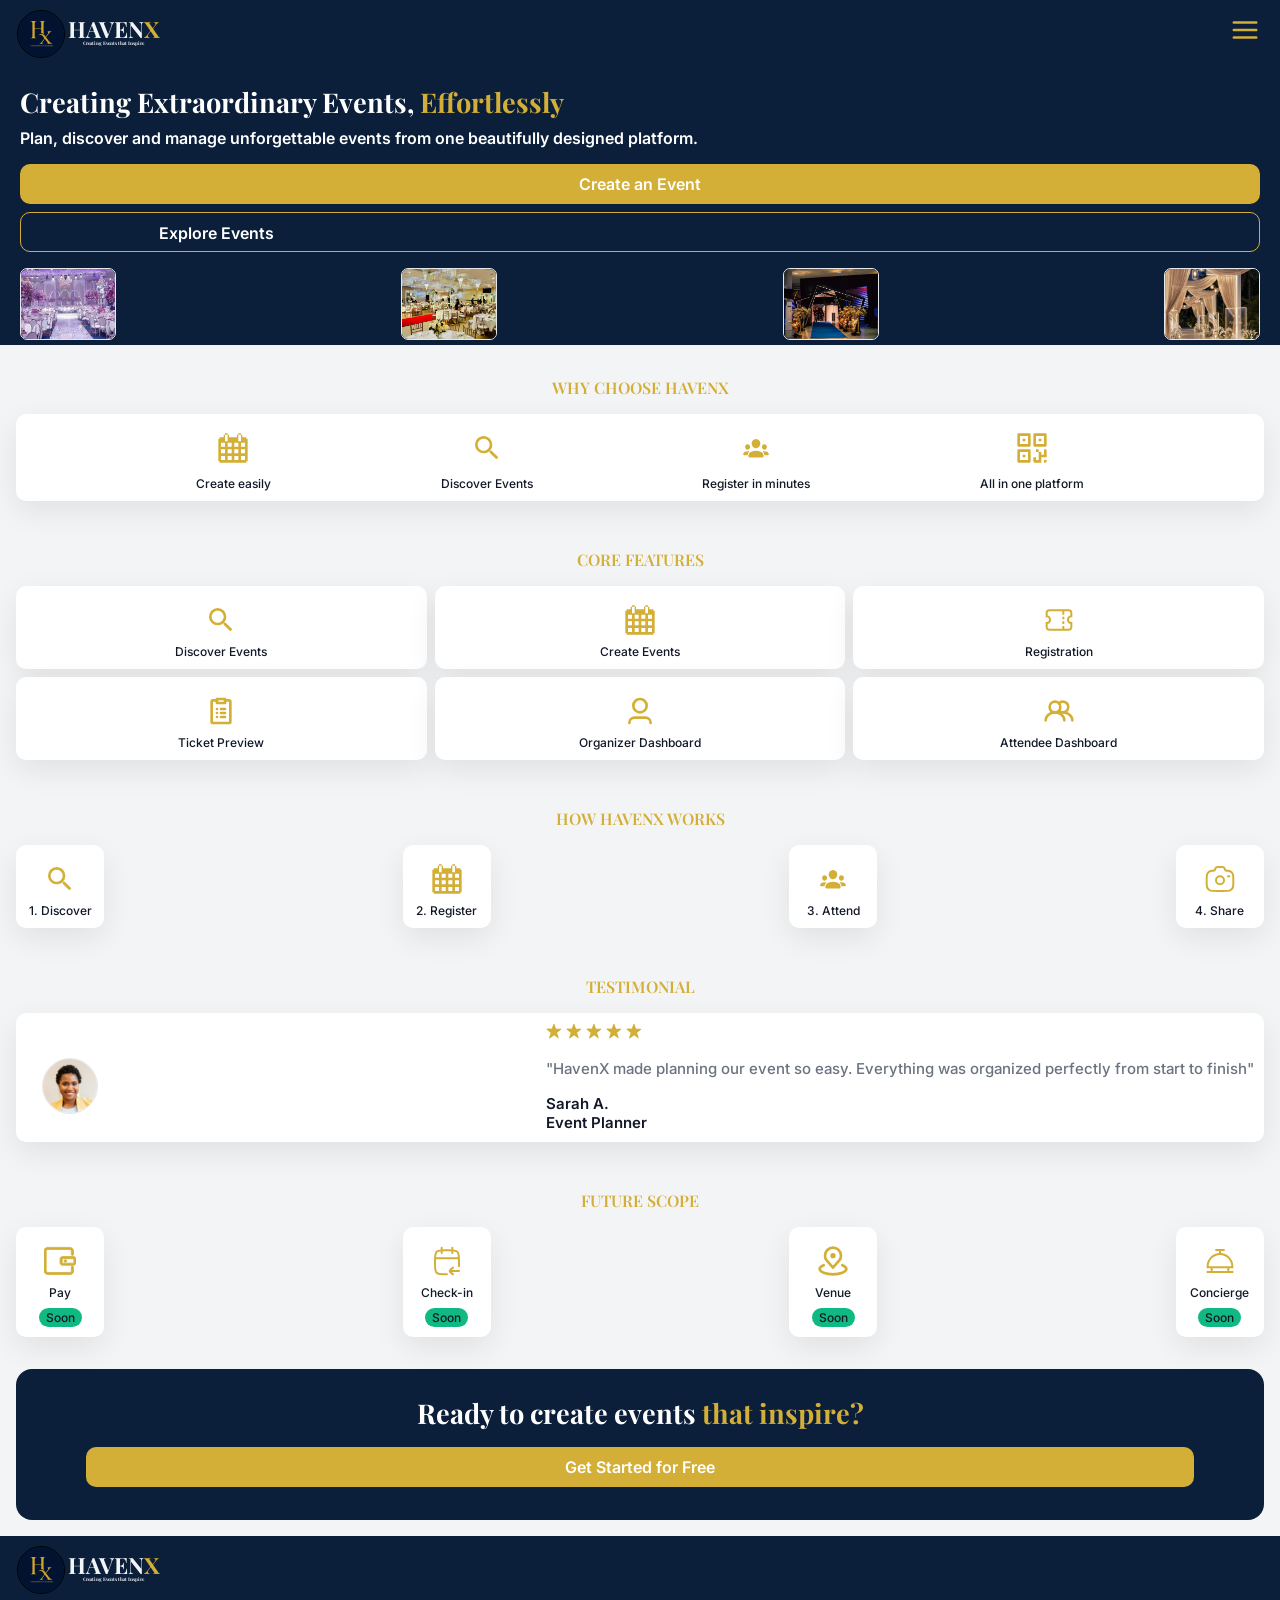
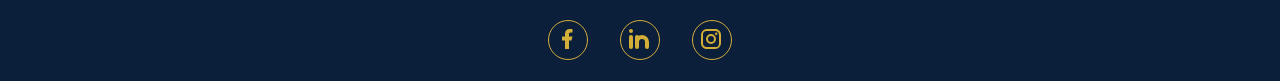
==== index.html @ 70d24247 "update index.html" ====
<!DOCTYPE html>
<html>

<head>
  <meta charset="UTF-8">
  <meta name="viewport" content="width=device-width, initial-scale=1">
  <title> HavenX homepage</title>
  <link rel="stylesheet" href="./styles.css" type="text/css" />
</head>

<body>
  <div class="hero">
    <nav>
      <div class="head">
        <img src="./assets/logo.png" alt="Logo design" />
        <div class="name">
          <h2>HAVEN<span>X</span></h2>
          <h5>Creating Events that Inspire</h5>
        </div>
      </div>
      <div class="bar">
        <img src="./assets/fluent--navigation-24-filled_gold.svg" alt="Nav. bar" width="30px" />
      </div>
    </nav>
    
    <h1 class="header">Creating Extraordinary Events, <span> Effortlessly</span></h1>
    <h3>Plan, discover and manage unforgettable events from one beautifully designed platform.</h3>
    <a href="event-details.html" class="container1-link">
      <div class="container1">
        <h3 class="create">Create an Event</h3>
      </div>
    </a>
    <div class="container2">
      <h3 class="explore">Explore Events</h3>
    </div>
    <div class="images">
      <img src="./assets/image1.jpg" alt="Concert image" />
      <img src="./assets/image2.jpg" alt="Reception image" />
      <img src="./assets/image3.jpg" alt="Seminar image" />
      <img src="./assets/image4.jpg" alt="Conference image" />
    </div>
  </div>
  
  <section>
    <h3 class="heading">WHY CHOOSE HAVENX</h3>
    <div class="card1">
      <div>
        <img src="./assets/download_gold.svg" alt="">
        <p>Create easily</p>
      </div>
      <div>
        <img src="./assets/download-1_gold.svg" alt="" />
        <p>Discover Events</p>
      </div>
      <div>
        <img src="./assets/download-2_gold.svg" alt="" />
        <p>Register in minutes</p>
      </div>
      <div>
        <img src="./assets/download-3_gold.svg" alt="" />
        <p>All in one platform</p>
      </div>
    </div>
  </section>
  
  <section>
    <h3 class="heading">CORE FEATURES</h3>
    <div class="card2">
      <div>
        <img src="./assets/download-1_gold.svg" alt="" />
        <p>Discover Events</p>
      </div>
      <div>
        <img src="./assets/download_gold.svg" alt="">
        <p>Create Events</p>
      </div>
      <div>
        <img src="./assets/download-4_gold.svg" alt="" />
        <p>Registration</p>
      </div>
      <div>
        <img src="./assets/download-5_gold.svg" alt="" />
        <p>Ticket Preview</p>
      </div>
      <div>
        <img src="./assets/download-6_gold.svg" alt="" />
        <p>Organizer Dashboard</p>
      </div>
      <div>
        <img src="./assets/download-7_gold.svg" alt="" />
        <p>Attendee Dashboard</p>
      </div>
    </div>
  </section>
  
  <section>
    <h3 class="heading">HOW HAVENX WORKS</h3>
    <div class="card3">
      <div>
        <img src="./assets/download-1_gold.svg" alt="" />
        <p>1. Discover</p>
      </div>
      <div>
        <img src="./assets/download_gold.svg" alt="">
        <p>2. Register</p>
      </div>
      <div>
        <img src="./assets/download-2_gold.svg" alt="" />
        <p>3. Attend</p>
      </div>
      <div>
        <img src="./assets/download-9.svg" alt="">
        <p>4. Share</p>
      </div>
    </div>
  </section>
  
  <section>
    <h3 class="heading">TESTIMONIAL</h3>
    <div class="card4">
      <img src="./assets/portrait.jpg" alt="">
      <div>
        <div class="stars">
          <img src="./assets/download-10.svg" alt="" />
          <img src="./assets/download-10.svg" alt="" />
          <img src="./assets/download-10.svg" alt="" />
          <img src="./assets/download-10.svg" alt="" />
          <img src="./assets/download-10.svg" alt="" />
        </div>
        <div class="write-up">
          <p>"HavenX made planning our event so easy. Everything was organized perfectly from start to finish"</p>
          <div>
            <p class="names">Sarah A.</p>
            <p class="names">Event Planner</p>
          </div>
        </div>
      </div>
    </div>
  </section>
  
  <section>
    <h3 class="heading">FUTURE SCOPE</h3>
    <div class="card3">
      <div>
        <img src="./assets/pay.svg" alt="" />
        <p>Pay</p>
        <div class="soon">
          <p>Soon</p>
        </div>
      </div>
      <div>
        <img src="./assets/check-in.svg" alt="">
        <p>Check-in</p>
        <div class="soon">
          <p>Soon</p>
        </div>
      </div>
      <div>
        <img src="./assets/venue.svg" alt="" />
        <p>Venue</p>
        <div class="soon">
          <p>Soon</p>
        </div>
      </div>
      <div>
        <img src="./assets/concierge.svg" alt="">
        <p>Concierge</p>
        <div class="soon">
          <p>Soon</p>
        </div>
      </div>
    </div>
  </section>
  
  <section>
    <div class="start">
      <h1 class="header">
        Ready to create events <span>that inspire?</span>
      </h1>
      <a href="event-details.html" class="container1-link">
        <div class="container1">
          <h3 class="create">
            Get Started for Free
          </h3>
        </div>
      </a>
    </div>
  </section>
  
  <footer>
    <div class="hero">
      <div class="bottom">
        <div class="head">
          <img src="./assets/logo.png" alt="Logo design" />
          <div class="name">
            <h2>HAVEN<span>X</span></h2>
            <h5>Creating Events that Inspire</h5>
          </div>
        </div>
      </div>
      <div class="social">
          <div>
            <img src="./assets/facebook.svg" alt="Facebook">
          </div>
          <div>
            <img src="./assets/linkedin.svg" alt="Linkedin" />
          </div>
          <div>
            <img src="../assets/instagram.svg" alt="Instagram" />
          </div>
        </div>
    </div>
  </footer>
  
</body>

</html>
---- styles.css ----
@import url('https://fonts.googleapis.com/css2?family=Inter:ital,opsz,wght@0,14..32,100..900;1,14..32,100..900&family=Playfair+Display:ital,wght@0,400..900;1,400..900&display=swap');

* {
  margin: 0;
  padding: 0;
  box-sizing: border-box;
}

body {
  background: #F3F4F6;
  width: 100vw;
}

.hero {
  background: #0B1F3A;
  width: 100vw;
  position: relative;
  padding: 20px 20px 5px 20px;
}

nav, .bottom{
  display: flex;
  flex-direction: row;
  justify-content: space-between;
}

nav>.head, .bottom>.head {
  display: inline-block;
  display: flex;
  flex-direction: row;
}

.head>img {
  display: inline-block;
  height: 3rem;
  width: auto;
  border: solid 1px;
  border-radius: 50%;
  position: relative;
  left: -0.2rem;
  top: -0.6rem;
}

.bar {
  position: relative;
  top: -0.3rem;
}

h2{
  color: #F3F4F6;
  font-family: "Playfair Display", serif;
  font-size: 1.4rem;
}

h5 {
  font-family: "Playfair Display", serif;
  font-size: 0.3rem;
  color: #F3F4F6;
 
}
.name {
  display: inline-block;
  display: flex;
  flex-direction: column;
  gap: 0.4rem;
  line-height: 0.5rem;
  text-align: center;
  position: relative;
  top: 0.3rem;
  left: 0;
}

span {
  color: #D4AF37;
}

h1 {
  color: #FFFFFF;
  font-family: "Playfair Display", serif;
  margin: 1rem 0 0.5rem 0;
  font-weight: 700;
  font-size: 1.7rem;
}

h1>span {
  color: #D4AF37;
}

h3 {
  font-family: "Inter", serif;
  font-size: 1rem;
  color: #FFFFFF;
  font-weight: 600;
}

.container1 {
  margin: 1rem 0 0.5rem 0;
  border-radius: 10px;
  width: 100%;
  height: 2.5rem;
  background: #D4AF37;
  text-align: center;
}

.create {
  position: relative;
  top: 0.6rem;
}

.container2 {
  border-radius: 10px;
  border: solid  #D4AF37 0.1rem;
  width: 100%;
  height: 2.5rem;
  position: relative;
  margin-bottom: 1rem;
}

.explore {
  position: absolute;
  top: 0.6rem;
  left: 8.6rem;
}

.images {
  display: flex;
  flex-direction: row;
  justify-content: space-between;
}

.images>img, .card4>img {
  display: inline-block;
  width: 6rem;
  height: 4.5rem;
  border: solid  #E5E7EB 1px;
  border-radius: 7px;
  object-fit: cover;
}

section {
  padding: 1rem;
}

.heading {
  text-align: center;
  color: #D4AF37;
  margin: 1rem;
  font-family: "Playfair display", serif;
  font-weight: 600;
}

.card1, .card4 {
  background: #FFFFFF;
  padding: 10px;
  display: flex;
  flex-direction: row;
  justify-content: space-evenly;
  border-radius: 10px;
  text-align: center;
  box-shadow: 0 10px 30px rgba(0,0,0,0.08);
}

.card1 img, .card2 img, .card3 img {
  display: inline-block;
  width: 2rem;
  height: auto;
  margin: 0.5rem 0;
}

p {
  font-family: "Inter", serif;
  font-size: 12px;
  font-weight: 500;
  color:  #111827;
}

.card2>div, .card3>div {
  background: #FFFFFF;
  border-radius: 10px;
  padding: 10px 7px;
  display: flex;
  flex-direction: column;
  justify-content: space-between;
  align-items: center;
  box-shadow: 0 10px 30px rgba(0,0,0,0.08);
}

.card2 {
  display: grid;
  grid-template-columns: repeat(3, 1fr);
 grid-template-rows: repeat(2, 1fr);
  gap: 0.5rem;
  text-align: center;
}

.card3, .card4 {
  display: flex;
  flex-direction: row;
  justify-content: space-between;
  text-align: center; 
}

.card3>div {
  width: 5.5rem;
}

.card4 {
  text-align: left;
}

.card4>img {
  border-radius: 100%;
  width: 3.5rem;
  height: 3.5rem;
  margin: 1rem;
  position: relative ;
  top: 1.2rem;
}

.write-up>p {
  margin: 1rem 0;
}

.write-up p {
  color: #6B7280;
  font-size: 15px;
}

.write-up .names {
  color: #111827;
  font-weight: 600;
}

.soon {
  background: #10B981;
  padding: 2px 7px;
  border-radius: 10px;
  margin-top: 0.5rem;
}

.start {
  background: #0B1F3A;
  padding: 10px 70px 25px 70px;
  border-radius: 1rem;
  text-align: center;
  font-size: 1rem;
}

.social {
  display: flex;
  flex-direction: row;
  justify-content: center;
}

.social>div {
  border: 0.1rem solid #D4AF37;
  border-radius: 50%;
  width: 2.5rem;
  height: 2.5rem;
  padding: 4px;
  margin: 1rem;
}

.social img {
  width: 1.5rem;
    position: relative;
    top: 0.1rem;
    left: 0.1rem;
}

/* =========================================================
   EVENT CREATION FLOW — ADDED STYLES
   Reuses existing colors, fonts, radius (10px) and shadow
   from the design system above. New component classes are
   used instead of .container1/.container2/.explore because
   those rely on fixed widths/absolute offsets tied to the
   homepage's specific button text and are not reusable
   across the multi-step flow.
   ========================================================= */

.flow-hero {
  padding: 16px 20px;
}

/* Wraps the existing .container1 CTA buttons on index.html in a real <a>
   so "Create an Event" / "Get Started for Free" navigate to the flow. */
.container1-link {
  display: block;
  text-decoration: none;
}

.flow-main {
  max-width: 480px;
  margin: 0 auto;
  padding: 1.75rem 1.25rem 3rem;
}

.flow-title {
  font-family: "Playfair Display", serif;
  font-size: 1.5rem;
  font-weight: 700;
  color: #0B1F3A;
  margin-bottom: 0.4rem;
}

.flow-subtitle {
  font-family: "Inter", serif;
  font-size: 0.85rem;
  font-weight: 500;
  color: #6B7280;
  margin-bottom: 1.75rem;
}

/* Progress indicator */
.progress-steps {
  display: flex;
  align-items: flex-start;
  margin-bottom: 0.5rem;
}

.step {
  display: flex;
  flex-direction: column;
  align-items: center;
  gap: 0.35rem;
  flex: 0 0 auto;
}

.step-circle {
  width: 1.85rem;
  height: 1.85rem;
  border-radius: 50%;
  border: 2px solid #E5E7EB;
  background: #FFFFFF;
  display: flex;
  align-items: center;
  justify-content: center;
  font-family: "Inter", serif;
  font-size: 0.75rem;
  font-weight: 700;
  color: #9CA3AF;
}

.step.active .step-circle,
.step.completed .step-circle {
  border-color: #D4AF37;
  background: #D4AF37;
  color: #0B1F3A;
}

.step-label {
  font-family: "Inter", serif;
  font-size: 0.62rem;
  font-weight: 600;
  color: #9CA3AF;
  white-space: nowrap;
}

.step.active .step-label,
.step.completed .step-label {
  color: #0B1F3A;
}

.step-line {
  flex: 1 1 auto;
  height: 2px;
  background: #E5E7EB;
  margin: 0.9rem 0.25rem 0;
}

.step-line.completed {
  background: #D4AF37;
}

.step-caption {
  font-family: "Inter", serif;
  font-size: 0.75rem;
  color: #6B7280;
  margin-bottom: 2rem;
}

@media (max-width: 420px) {
  .step-label { display: none; }
}

/* Form fields */
.field {
  margin-bottom: 1.25rem;
  display: flex;
  flex-direction: column;
  gap: 0.4rem;
}

.field label {
  font-family: "Inter", serif;
  font-size: 0.85rem;
  font-weight: 600;
  color: #111827;
}

.field input,
.field select,
.field textarea {
  width: 100%;
  padding: 0.75rem 0.9rem;
  border: 1px solid #E5E7EB;
  border-radius: 8px;
  font-family: "Inter", serif;
  font-size: 0.9rem;
  color: #111827;
  background: #FFFFFF;
}

.field textarea {
  min-height: 130px;
  resize: vertical;
}

.field input:focus,
.field select:focus,
.field textarea:focus {
  outline: none;
  border-color: #D4AF37;
  box-shadow: 0 0 0 3px rgba(212, 175, 55, 0.15);
}

.field-hint {
  font-family: "Inter", serif;
  font-size: 0.72rem;
  color: #9CA3AF;
}

.field-error {
  display: none;
  font-family: "Inter", serif;
  font-size: 0.78rem;
  color: #DC2626;
}

.field.has-error input,
.field.has-error select,
.field.has-error textarea {
  border-color: #DC2626;
}

.field.has-error .field-error {
  display: block;
}

.field-row {
  display: flex;
  flex-direction: column;
}

.field-row .field {
  flex: 1;
}

/* Buttons */
.btn {
  display: inline-flex;
  align-items: center;
  justify-content: center;
  width: 100%;
  padding: 0.85rem 1.2rem;
  border-radius: 10px;
  border: none;
  font-family: "Inter", serif;
  font-size: 0.95rem;
  font-weight: 600;
  cursor: pointer;
  text-decoration: none;
  box-sizing: border-box;
}

.btn-primary {
  background: #D4AF37;
  color: #0B1F3A;
}

.btn-primary:hover {
  background: #c39d2e;
}

.btn-outline {
  background: transparent;
  border: 1px solid #D4AF37;
  color: #0B1F3A;
}

.btn-outline:hover {
  background: rgba(212, 175, 55, 0.08);
}

.btn:disabled {
  opacity: 0.5;
  cursor: not-allowed;
}

.btn-row {
  display: flex;
  flex-direction: column-reverse;
  gap: 0.75rem;
  margin-top: 2rem;
}

/* Physical / Online toggle */
.toggle-group {
  display: flex;
  gap: 0.6rem;
  margin-bottom: 1.5rem;
}

.toggle-option {
  flex: 1;
  text-align: center;
  padding: 0.7rem;
  border: 1px solid #E5E7EB;
  border-radius: 8px;
  font-family: "Inter", serif;
  font-size: 0.82rem;
  font-weight: 600;
  color: #6B7280;
  background: #FFFFFF;
  cursor: pointer;
}

.toggle-option.selected {
  border-color: #D4AF37;
  background: rgba(212, 175, 55, 0.1);
  color: #0B1F3A;
}

.hidden-field {
  display: none;
}

/* Banner upload */
.upload-box {
  border: 2px dashed #E5E7EB;
  border-radius: 12px;
  padding: 2.25rem 1rem;
  text-align: center;
  cursor: pointer;
  background: #FFFFFF;
}

.upload-box:hover {
  border-color: #D4AF37;
}

.upload-box .upload-title {
  font-family: "Inter", serif;
  font-size: 0.9rem;
  font-weight: 600;
  color: #111827;
  margin: 0.75rem 0 0.3rem;
}

.upload-box .upload-hint {
  font-family: "Inter", serif;
  font-size: 0.72rem;
  color: #9CA3AF;
}

.upload-icon {
  font-size: 1.6rem;
}

.upload-preview {
  position: relative;
  margin-top: 1rem;
  display: none;
}

.upload-preview.visible {
  display: block;
}

.upload-preview img {
  width: 100%;
  max-height: 280px;
  object-fit: cover;
  border-radius: 12px;
  display: block;
  border: 1px solid #E5E7EB;
}

.upload-preview .remove-btn {
  position: absolute;
  top: 0.6rem;
  right: 0.6rem;
  width: 1.9rem;
  height: 1.9rem;
  border-radius: 50%;
  border: none;
  background: #0B1F3A;
  color: #FFFFFF;
  font-size: 0.95rem;
  cursor: pointer;
}

/* Ticket setup */
.ticket-type-options {
  display: flex;
  gap: 0.75rem;
  margin-bottom: 1.5rem;
}

.ticket-type-card {
  flex: 1;
  border: 1px solid #E5E7EB;
  border-radius: 10px;
  padding: 1rem 0.5rem;
  text-align: center;
  cursor: pointer;
  background: #FFFFFF;
}

.ticket-type-card.selected {
  border-color: #D4AF37;
  box-shadow: 0 4px 14px rgba(212, 175, 55, 0.18);
}

.ticket-type-card p {
  font-weight: 700;
  font-size: 0.85rem;
  color: #111827;
}

.paid-fields {
  display: none;
}

.paid-fields.visible {
  display: block;
}

/* Review page */
.review-banner {
  width: 100%;
  height: 180px;
  object-fit: cover;
  border-radius: 12px;
  margin-bottom: 1.25rem;
  background: #E5E7EB;
  display: block;
}

.review-card {
  background: #FFFFFF;
  border-radius: 12px;
  padding: 1.25rem;
  box-shadow: 0 10px 30px rgba(0, 0, 0, 0.08);
  margin-bottom: 1.5rem;
}

.review-card h2 {
  font-family: "Playfair Display", serif;
  color: #0B1F3A;
  font-size: 1.3rem;
  margin-bottom: 0.3rem;
}

.review-meta {
  font-family: "Inter", serif;
  color: #D4AF37;
  font-size: 0.75rem;
  font-weight: 700;
  text-transform: uppercase;
  letter-spacing: 0.03em;
  margin-bottom: 1rem;
}

.review-description {
  font-family: "Inter", serif;
  color: #374151;
  font-size: 0.85rem;
  line-height: 1.55;
  margin-bottom: 1.1rem;
}

.review-row {
  display: flex;
  justify-content: space-between;
  gap: 1rem;
  padding: 0.6rem 0;
  border-bottom: 1px solid #F3F4F6;
  font-family: "Inter", serif;
  font-size: 0.82rem;
}

.review-row:last-child {
  border-bottom: none;
}

.review-row .label {
  color: #6B7280;
}

.review-row .value {
  color: #111827;
  font-weight: 600;
  text-align: right;
}

.review-edit-link {
  display: block;
  text-align: center;
  font-family: "Inter", serif;
  font-size: 0.78rem;
  color: #6B7280;
  text-decoration: underline;
  margin-top: 0.75rem;
}

/* Success state */
.success-page {
  text-align: center;
  padding: 3.5rem 1.25rem 2rem;
  max-width: 420px;
  margin: 0 auto;
}

.success-icon {
  width: 4.5rem;
  height: 4.5rem;
  border-radius: 50%;
  background: #10B981;
  color: #FFFFFF;
  display: flex;
  align-items: center;
  justify-content: center;
  font-size: 2rem;
  margin: 0 auto 1.5rem;
}

.success-page h1 {
  color: #0B1F3A;
  font-size: 1.4rem;
  margin-bottom: 0.6rem;
}

.success-page p {
  color: #6B7280;
  font-size: 0.85rem;
  margin-bottom: 2rem;
}

.success-page .btn {
  margin-bottom: 0.75rem;
}

.success-page #copyLinkFeedback {
  margin-top: 0.5rem;
  color: #10B981;
  font-weight: 600;
}

/* -------- Tablet -------- */
@media (min-width: 768px) {
  .flow-main {
    max-width: 620px;
    padding: 2.5rem 2rem 4rem;
  }

  .flow-title {
    font-size: 1.9rem;
  }

  .field-row {
    flex-direction: row;
    gap: 1rem;
  }

  .btn-row {
    flex-direction: row;
  }

  .btn-row .btn {
    width: auto;
    flex: 1;
  }

  .review-banner {
    height: 260px;
  }
}

/* -------- Desktop -------- */
@media (min-width: 1024px) {
  .flow-main {
    max-width: 760px;
  }

  .review-banner {
    height: 320px;
  }
}
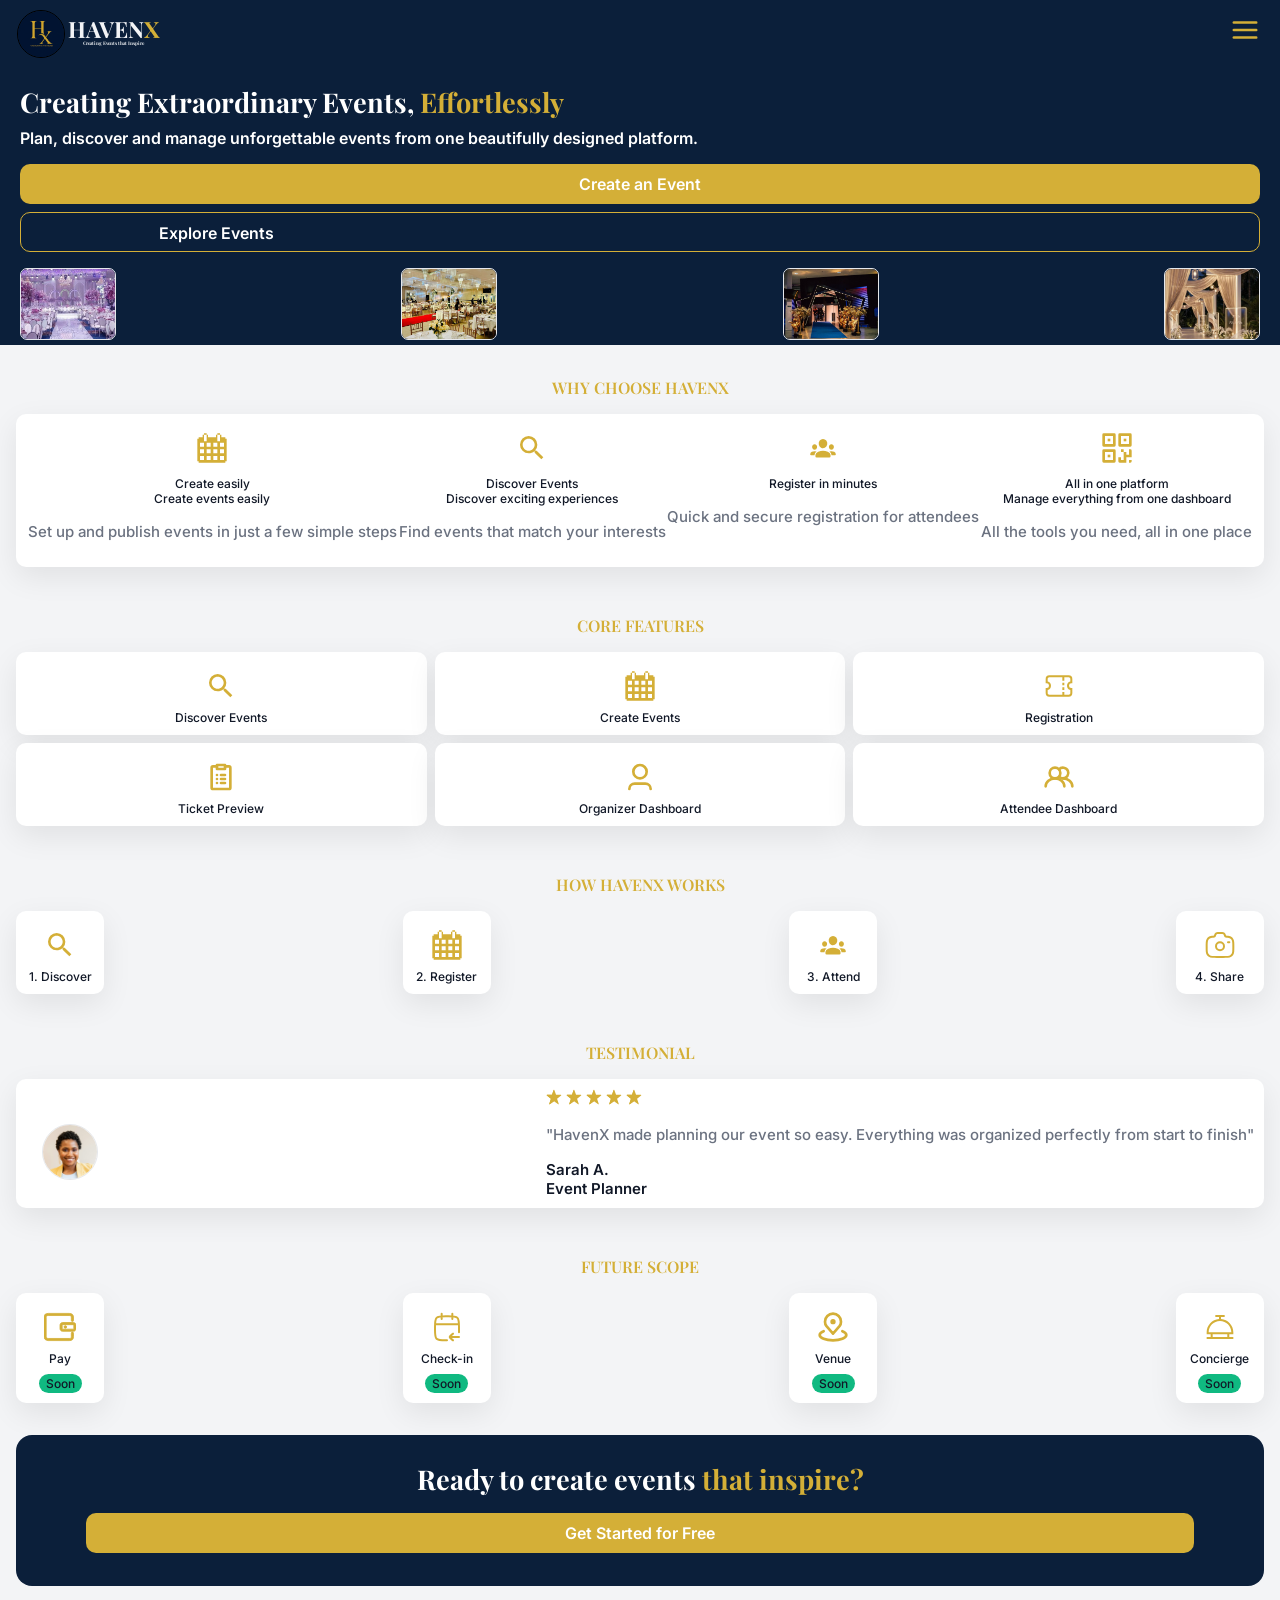
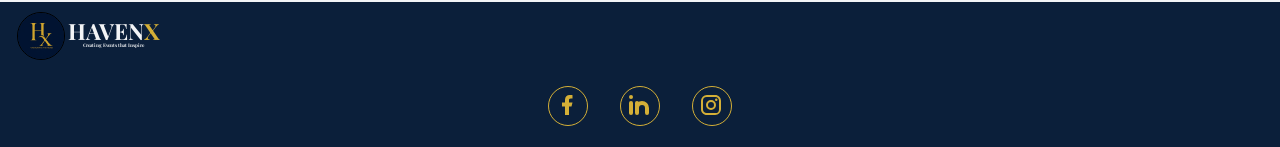
==== commit 7b5d7ab4: "update index.html" ====
--- a/index.html
+++ b/index.html
@@ -46,19 +46,40 @@
     <div class="card1">
       <div>
         <img src="./assets/download_gold.svg" alt="">
-        <p>Create easily</p>
+        <p class="hide2">Create easily</p>
+        <div class="hide">
+          <p>Create events easily</p>
+        </div>
+        <div class="write-up hide">
+          <p>Set up and publish events in just a few simple steps</p>
+        </div>
       </div>
       <div>
         <img src="./assets/download-1_gold.svg" alt="" />
-        <p>Discover Events</p>
+        <p class="hide2">Discover Events</p>
+        <div class="hide">
+          <p>Discover exciting experiences </p>
+        </div>
+        <div class="write-up hide">
+          <p>Find events that match your interests</p>
+        </div>
       </div>
       <div>
         <img src="./assets/download-2_gold.svg" alt="" />
         <p>Register in minutes</p>
+        <div class="write-up hide">
+          <p>Quick and secure registration for attendees</p>
+        </div>
       </div>
       <div>
         <img src="./assets/download-3_gold.svg" alt="" />
-        <p>All in one platform</p>
+        <p class="hide2">All in one platform</p>
+        <div class="hide">
+          <p>Manage everything from one dashboard </p>
+        </div>
+        <div class="write-up hide">
+          <p>All the tools you need, all in one place</p>
+        </div>
       </div>
     </div>
   </section>
@@ -206,7 +227,7 @@
             <img src="./assets/linkedin.svg" alt="Linkedin" />
           </div>
           <div>
-            <img src="../assets/instagram.svg" alt="Instagram" />
+            <img src="./assets/instagram.svg" alt="Instagram" />
           </div>
         </div>
     </div>
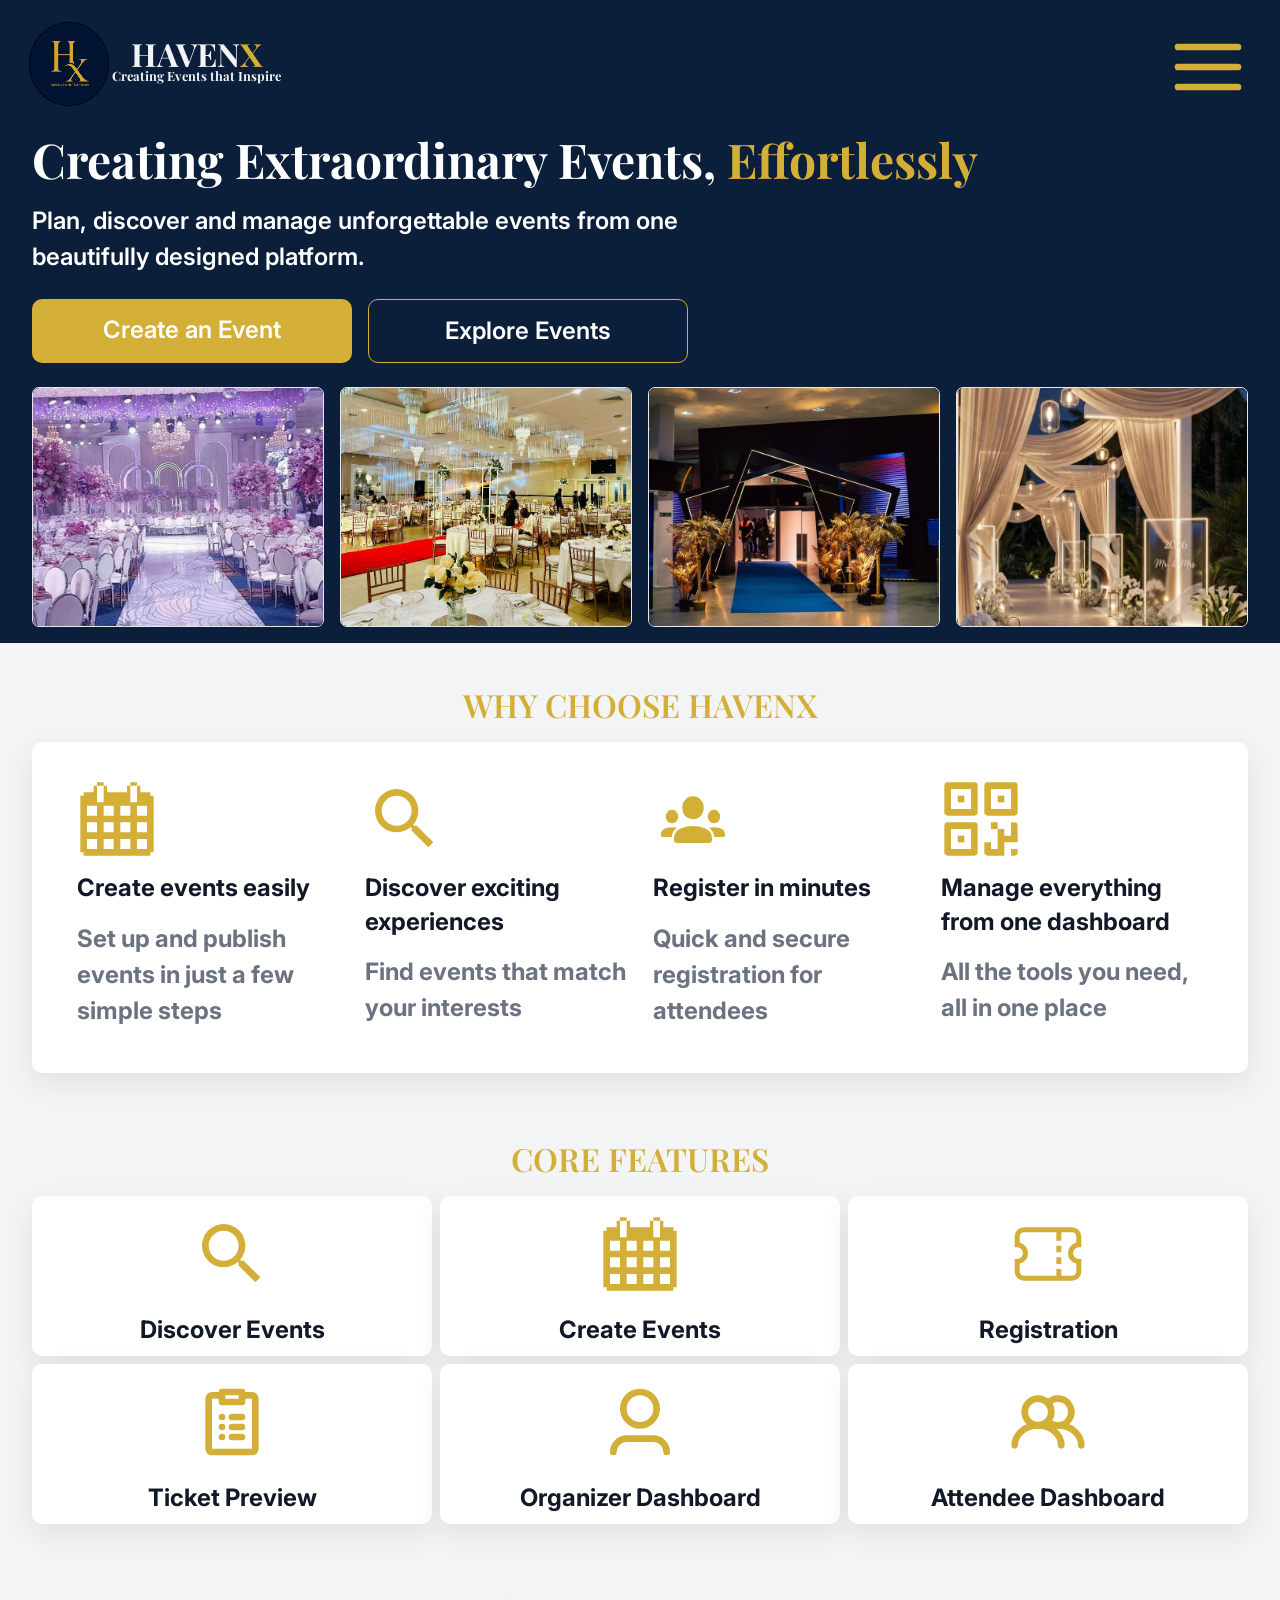
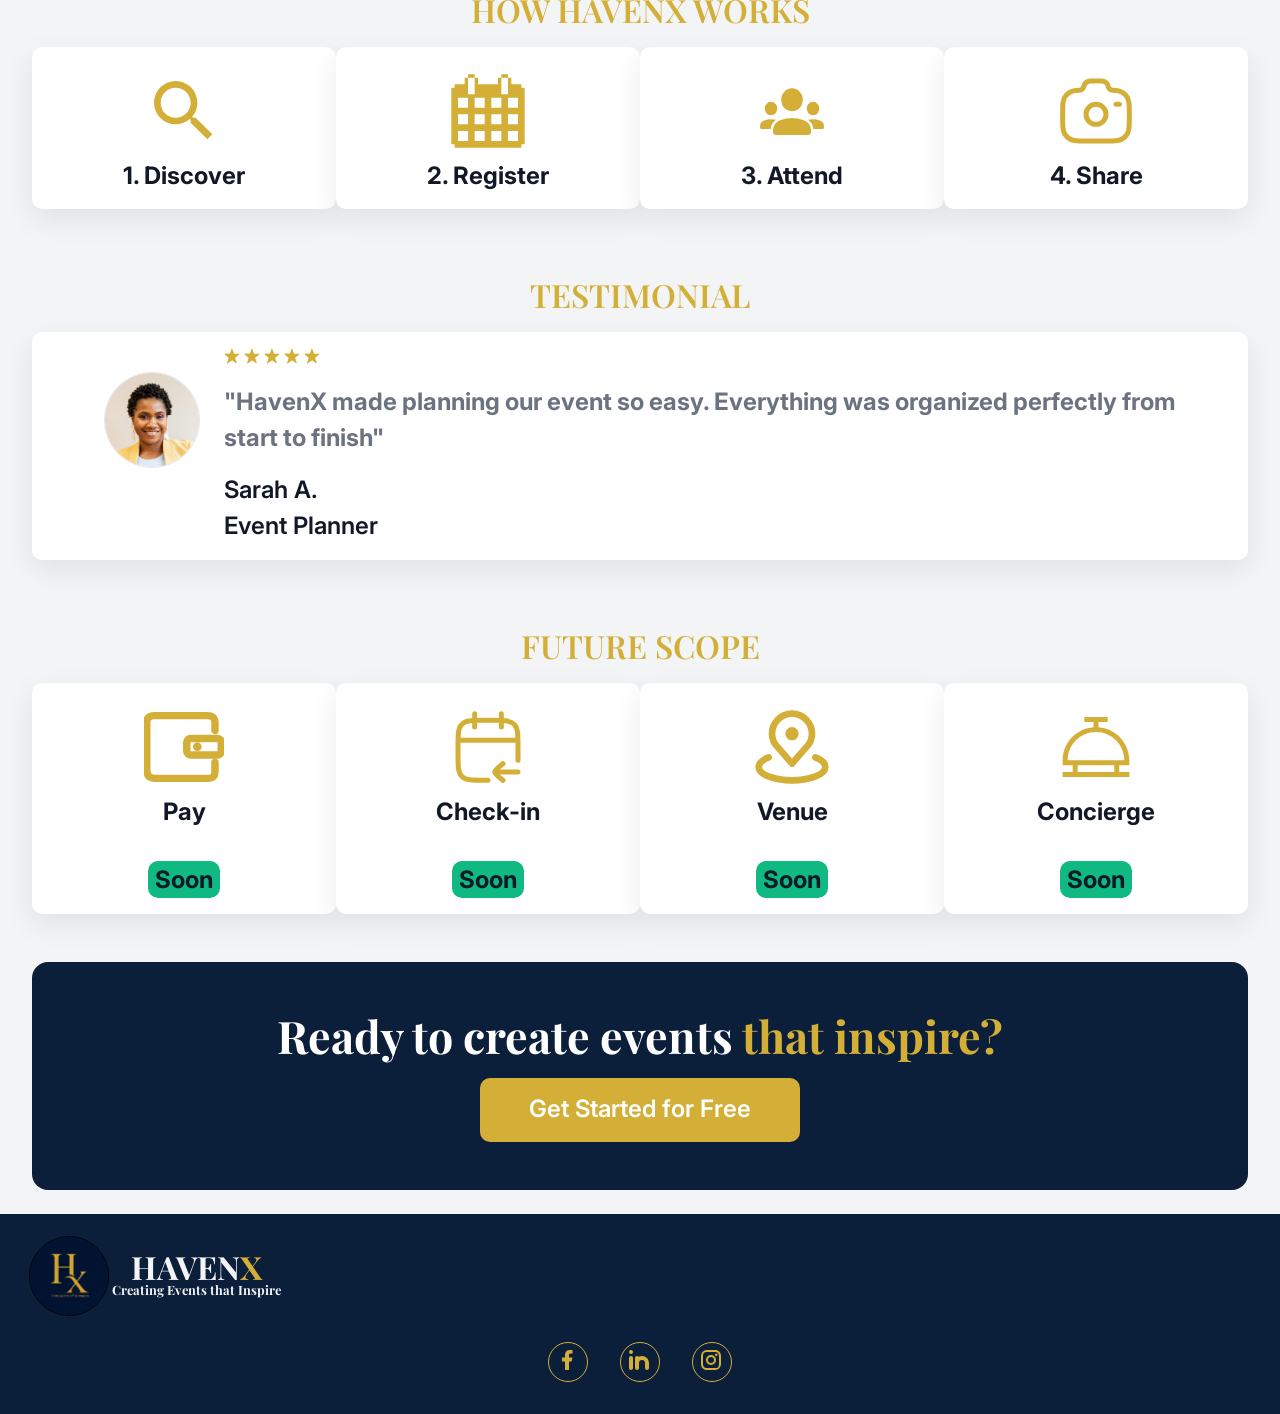
==== commit 2ab9a1f3: "update" ====
--- a/index.html
+++ b/index.html
@@ -26,13 +26,16 @@
     <h1 class="header">Creating Extraordinary Events, <span> Effortlessly</span></h1>
     <h3>Plan, discover and manage unforgettable events from one beautifully designed platform.</h3>
     <a href="event-details.html" class="container1-link">
-      <div class="container1">
+      <div class="create-explore">
+        <div class="container1">
         <h3 class="create">Create an Event</h3>
       </div>
     </a>
     <div class="container2">
       <h3 class="explore">Explore Events</h3>
-    </div>
+    </div> 
+      </div>
+     
     <div class="images">
       <img src="./assets/image1.jpg" alt="Concert image" />
       <img src="./assets/image2.jpg" alt="Reception image" />
--- a/styles.css
+++ b/styles.css
@@ -67,7 +67,6 @@
   text-align: center;
   position: relative;
   top: 0.3rem;
-  left: 0;
 }
 
 span {
@@ -114,12 +113,12 @@
   height: 2.5rem;
   position: relative;
   margin-bottom: 1rem;
+  text-align: center;
 }
 
 .explore {
-  position: absolute;
+  position: relative;
   top: 0.6rem;
-  left: 8.6rem;
 }
 
 .images {
@@ -154,10 +153,18 @@
   padding: 10px;
   display: flex;
   flex-direction: row;
-  justify-content: space-evenly;
+  justify-content: space-between;
   border-radius: 10px;
   text-align: center;
   box-shadow: 0 10px 30px rgba(0,0,0,0.08);
+}
+
+.hide {
+  display: none;
+}
+
+.hide2 {
+  display: inline-block;
 }
 
 .card1 img, .card2 img, .card3 img {
@@ -169,7 +176,7 @@
 
 p {
   font-family: "Inter", serif;
-  font-size: 12px;
+  font-size: 14px;
   font-weight: 500;
   color:  #111827;
 }
@@ -758,7 +765,176 @@
 }
 
 /* -------- Tablet -------- */
-@media (min-width: 768px) {
+@media screen and (min-width: 768px) {
+  
+  .hero {
+    padding: 2rem 2rem 1rem 2rem;
+  }
+  
+  .head>img, .bar img {
+    width: 5rem;
+   height: auto;
+  }
+  .name {
+    top: 1.1rem;
+  }
+
+  .name h2 {
+    font-size: 2rem;
+  }
+
+  .name h5 {
+    font-size: 0.8rem;
+    position: relative;
+    top: 0.5rem;
+  }
+
+
+  h1 {
+    font-size: 3rem;
+    line-height: 1.15;
+    margin: 1rem 0 1rem;
+  }
+
+  .hero > h3 {
+    font-size: 1.5rem;
+    line-height: 1.5;
+    max-width: 45rem;
+  }
+  
+  .create-explore {
+    display: flex;
+    flex-direction: row;
+  }
+
+  .container1, .container2 {
+    display: inline-block;
+    width: 20rem;
+    height: 4rem;
+    margin-top: 1.5rem;
+  }
+
+  .container1 {
+    margin-right: 1rem;
+  }
+
+  .create, .explore {
+    text-align: center;
+    padding-top: 0.4rem;
+    font-size: 1.5rem;
+  }
+
+
+  .images {
+    margin-top: 0.5rem;
+  }
+
+  .images > img {
+    width: 24%;
+    height: 15rem;
+  }
+
+
+  section {
+    padding: 1.5rem 2rem;
+  }
+
+  .heading {
+    font-size: 2rem;
+  }
+
+  .card1 {
+    display: grid;
+    grid-template-columns: repeat(4, 1fr);
+    padding: 1rem 2rem;
+    text-align: left;
+  }
+  
+  .hide {
+    display: inline-block;
+  }
+  
+  .hide2  {
+    display: none;
+  }
+
+  .card1 > div {
+    padding: 0.8rem;
+    max-width: 20rem;
+  }
+
+  .card1 img, .card2 img, .card3 img {
+    width: 5rem;
+    height: auto;
+  }
+
+  .card1 p, .card2 p, .card3 p, .card4 p {
+    font-size: 1.5rem;
+    line-height: 1.4;
+    font-weight: 700;
+  }
+
+  .card2 > div {
+    min-height: 10rem;
+  }
+
+
+  .card3 > div {
+    width: 25rem;
+    min-height: 10rem;
+    padding: 1rem;
+  }
+
+  .card4 {
+    width: 100%;
+    padding: 1rem 3rem;
+    justify-content: center;
+  }
+
+  .card4 > img {
+    width: 6rem;
+    height: 6rem;
+    margin: 1.5rem;
+    top: 0;
+  }
+
+  .write-up p {
+    font-size: 1.5rem;
+    line-height: 1.5;
+  }
+  
+  .card3 .soon {
+    margin-top: 2rem;
+  }
+
+  .start {
+    width: 100%;
+    padding: 2rem 3rem;
+  }
+
+  .start h1 {
+    font-size: 2.8rem;
+  }
+
+  .start .container1 {
+    display: block;
+    width: 20rem;
+    margin: 1rem auto;
+  }
+
+
+  /* =========================
+     FOOTER
+     ========================= */
+
+  .social {
+    justify-content: center;
+  }
+
+  .social > div {
+    margin: 1rem;
+  }
+
   .flow-main {
     max-width: 620px;
     padding: 2.5rem 2rem 4rem;
@@ -788,7 +964,7 @@
 }
 
 /* -------- Desktop -------- */
-@media (min-width: 1024px) {
+@media screen and (min-width: 1024px) {
   .flow-main {
     max-width: 760px;
   }
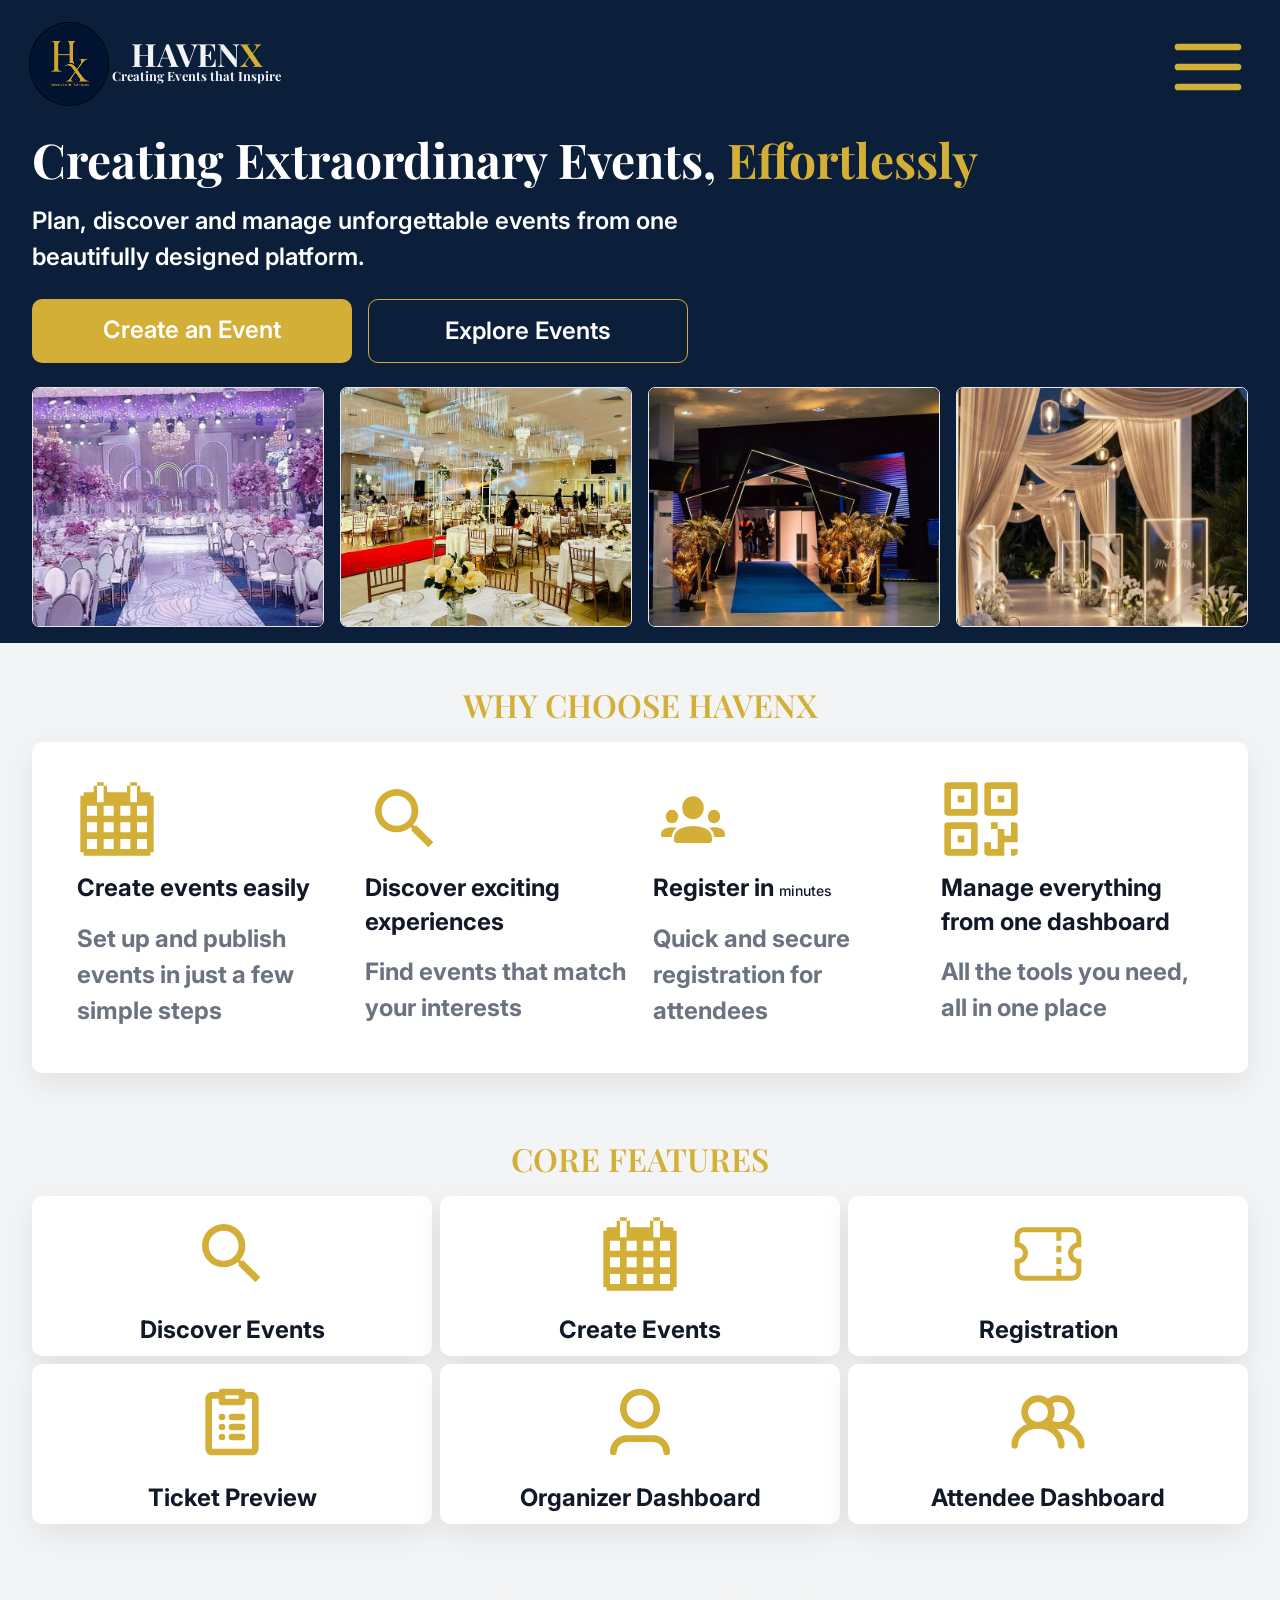
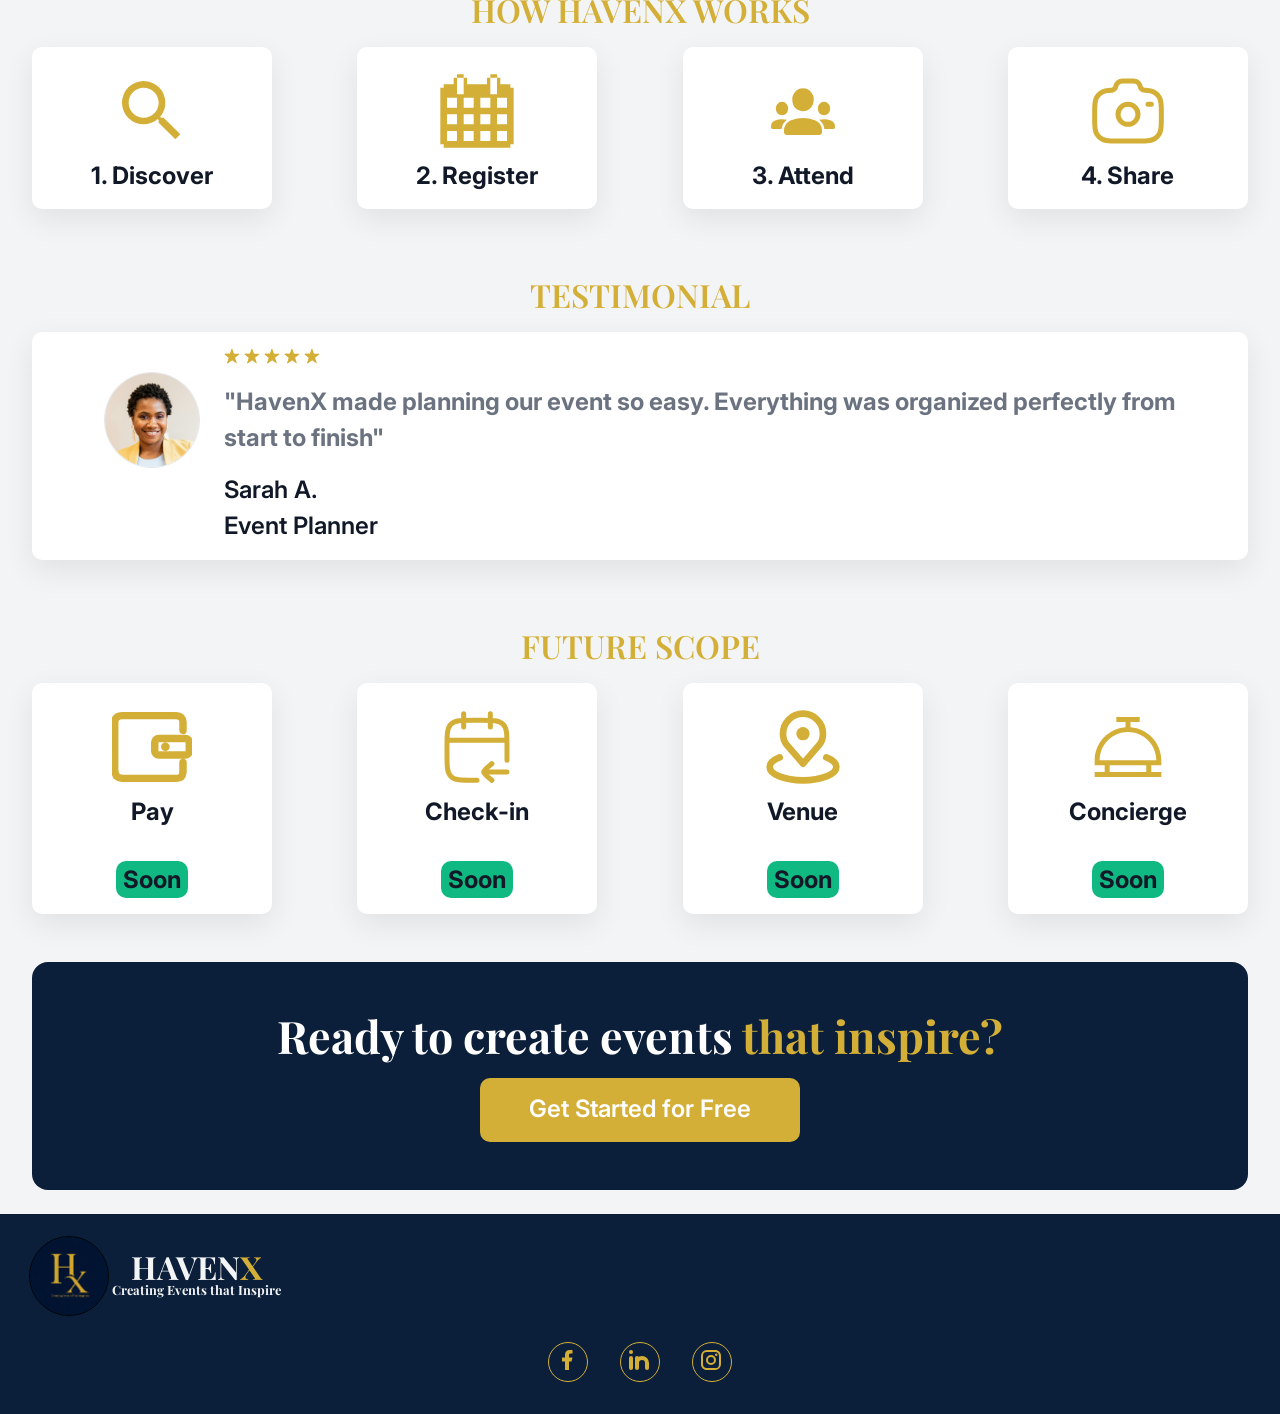
==== commit 75a28861: "update" ====
--- a/index.html
+++ b/index.html
@@ -49,7 +49,7 @@
     <div class="card1">
       <div>
         <img src="./assets/download_gold.svg" alt="">
-        <p class="hide2">Create easily</p>
+        <p class="hide2">Create <span>easily</span></p>
         <div class="hide">
           <p>Create events easily</p>
         </div>
@@ -59,7 +59,7 @@
       </div>
       <div>
         <img src="./assets/download-1_gold.svg" alt="" />
-        <p class="hide2">Discover Events</p>
+        <p class="hide2">Discover <span>Events</span></p>
         <div class="hide">
           <p>Discover exciting experiences </p>
         </div>
@@ -69,14 +69,14 @@
       </div>
       <div>
         <img src="./assets/download-2_gold.svg" alt="" />
-        <p>Register in minutes</p>
+        <p>Register in <span>minutes</span></p>
         <div class="write-up hide">
           <p>Quick and secure registration for attendees</p>
         </div>
       </div>
       <div>
         <img src="./assets/download-3_gold.svg" alt="" />
-        <p class="hide2">All in one platform</p>
+        <p class="hide2">All in one <span>platform</span></p>
         <div class="hide">
           <p>Manage everything from one dashboard </p>
         </div>
--- a/styles.css
+++ b/styles.css
@@ -174,7 +174,7 @@
   margin: 0.5rem 0;
 }
 
-p {
+p, .card1 span{
   font-family: "Inter", serif;
   font-size: 14px;
   font-weight: 500;
@@ -880,7 +880,7 @@
 
 
   .card3 > div {
-    width: 25rem;
+    width: 15rem;
     min-height: 10rem;
     padding: 1rem;
   }
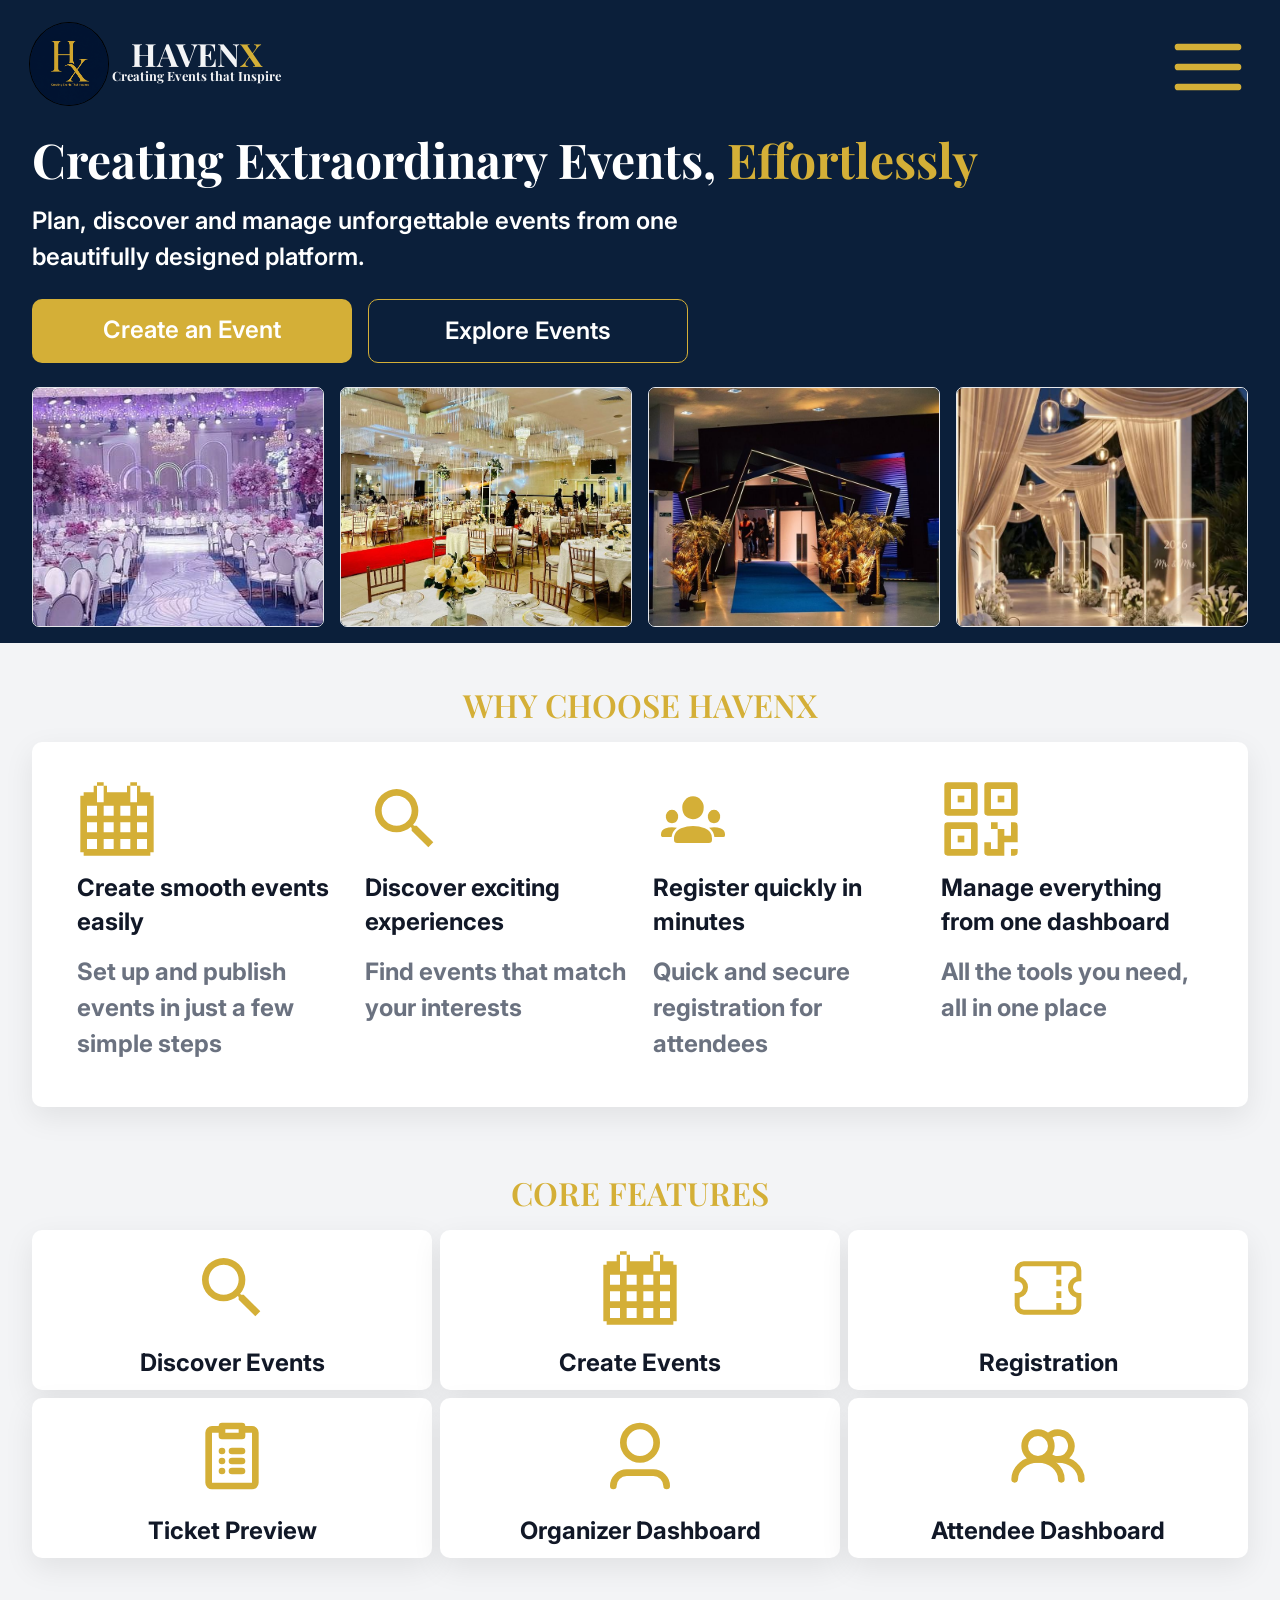
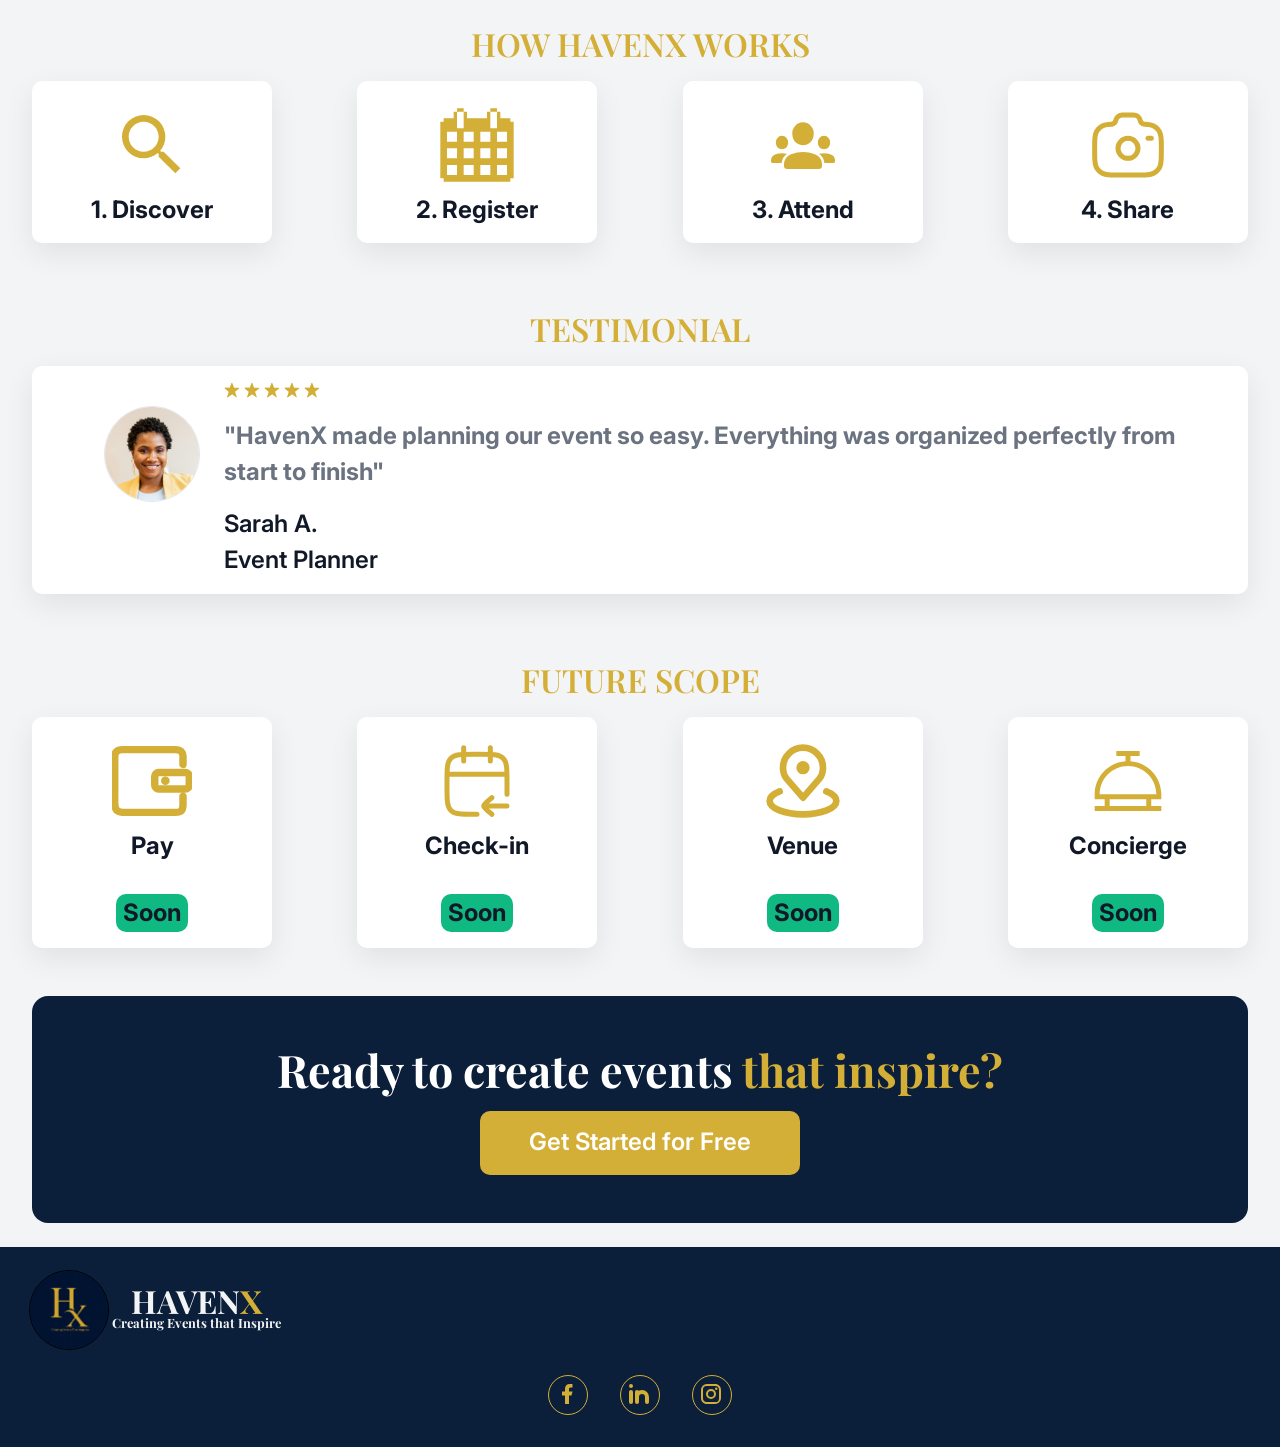
==== commit 4b2add6e: "update" ====
--- a/index.html
+++ b/index.html
@@ -49,9 +49,9 @@
     <div class="card1">
       <div>
         <img src="./assets/download_gold.svg" alt="">
-        <p class="hide2">Create <span>easily</span></p>
-        <div class="hide">
-          <p>Create events easily</p>
+        <p class="hide2">Create easily</p>
+        <div class="hide">
+          <p>Create smooth events easily</p>
         </div>
         <div class="write-up hide">
           <p>Set up and publish events in just a few simple steps</p>
@@ -59,7 +59,7 @@
       </div>
       <div>
         <img src="./assets/download-1_gold.svg" alt="" />
-        <p class="hide2">Discover <span>Events</span></p>
+        <p class="hide2">Discover Events</p>
         <div class="hide">
           <p>Discover exciting experiences </p>
         </div>
@@ -69,14 +69,17 @@
       </div>
       <div>
         <img src="./assets/download-2_gold.svg" alt="" />
-        <p>Register in <span>minutes</span></p>
+        <p class="hide2">Register in minutes</p>
+        <div class="hide">
+          <p>Register quickly in minutes</p>
+        </div>
         <div class="write-up hide">
           <p>Quick and secure registration for attendees</p>
         </div>
       </div>
       <div>
         <img src="./assets/download-3_gold.svg" alt="" />
-        <p class="hide2">All in one <span>platform</span></p>
+        <p class="hide2">All in one platform</p>
         <div class="hide">
           <p>Manage everything from one dashboard </p>
         </div>
--- a/styles.css
+++ b/styles.css
@@ -174,7 +174,7 @@
   margin: 0.5rem 0;
 }
 
-p, .card1 span{
+p {
   font-family: "Inter", serif;
   font-size: 14px;
   font-weight: 500;
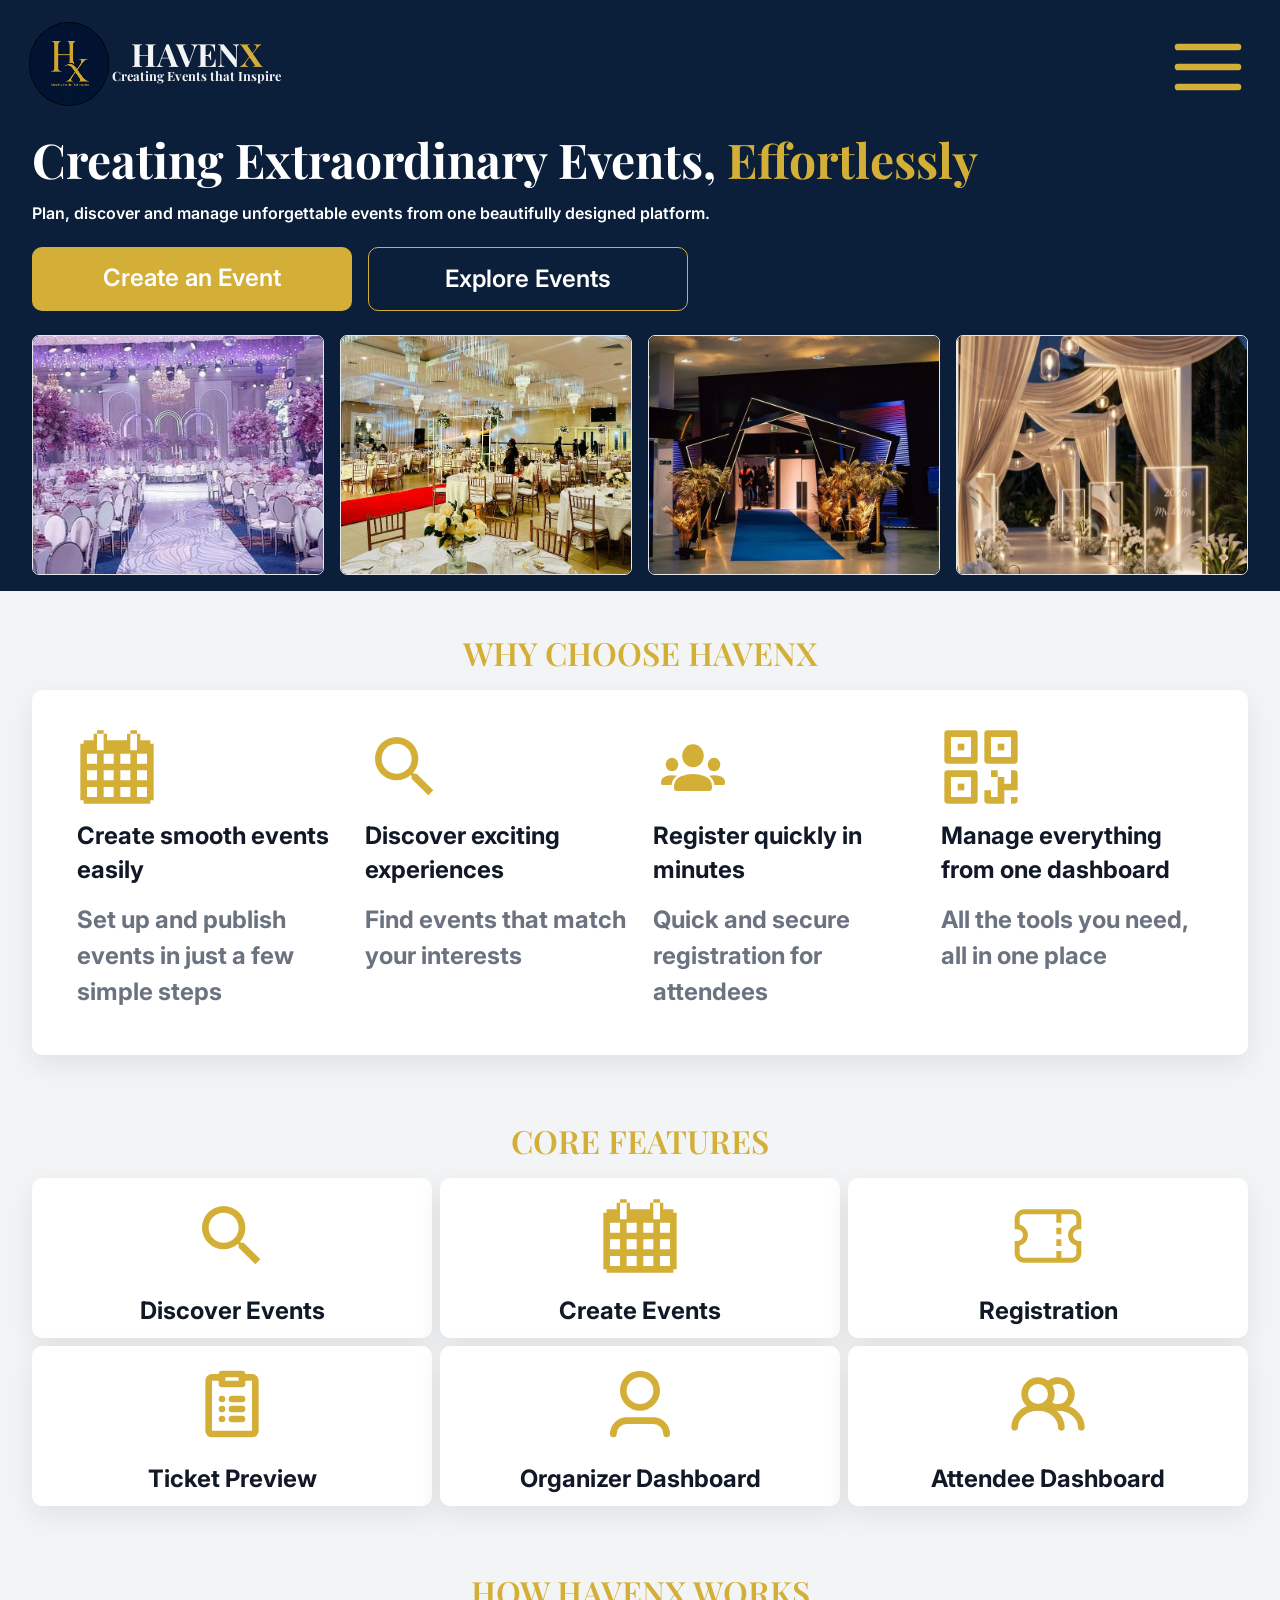
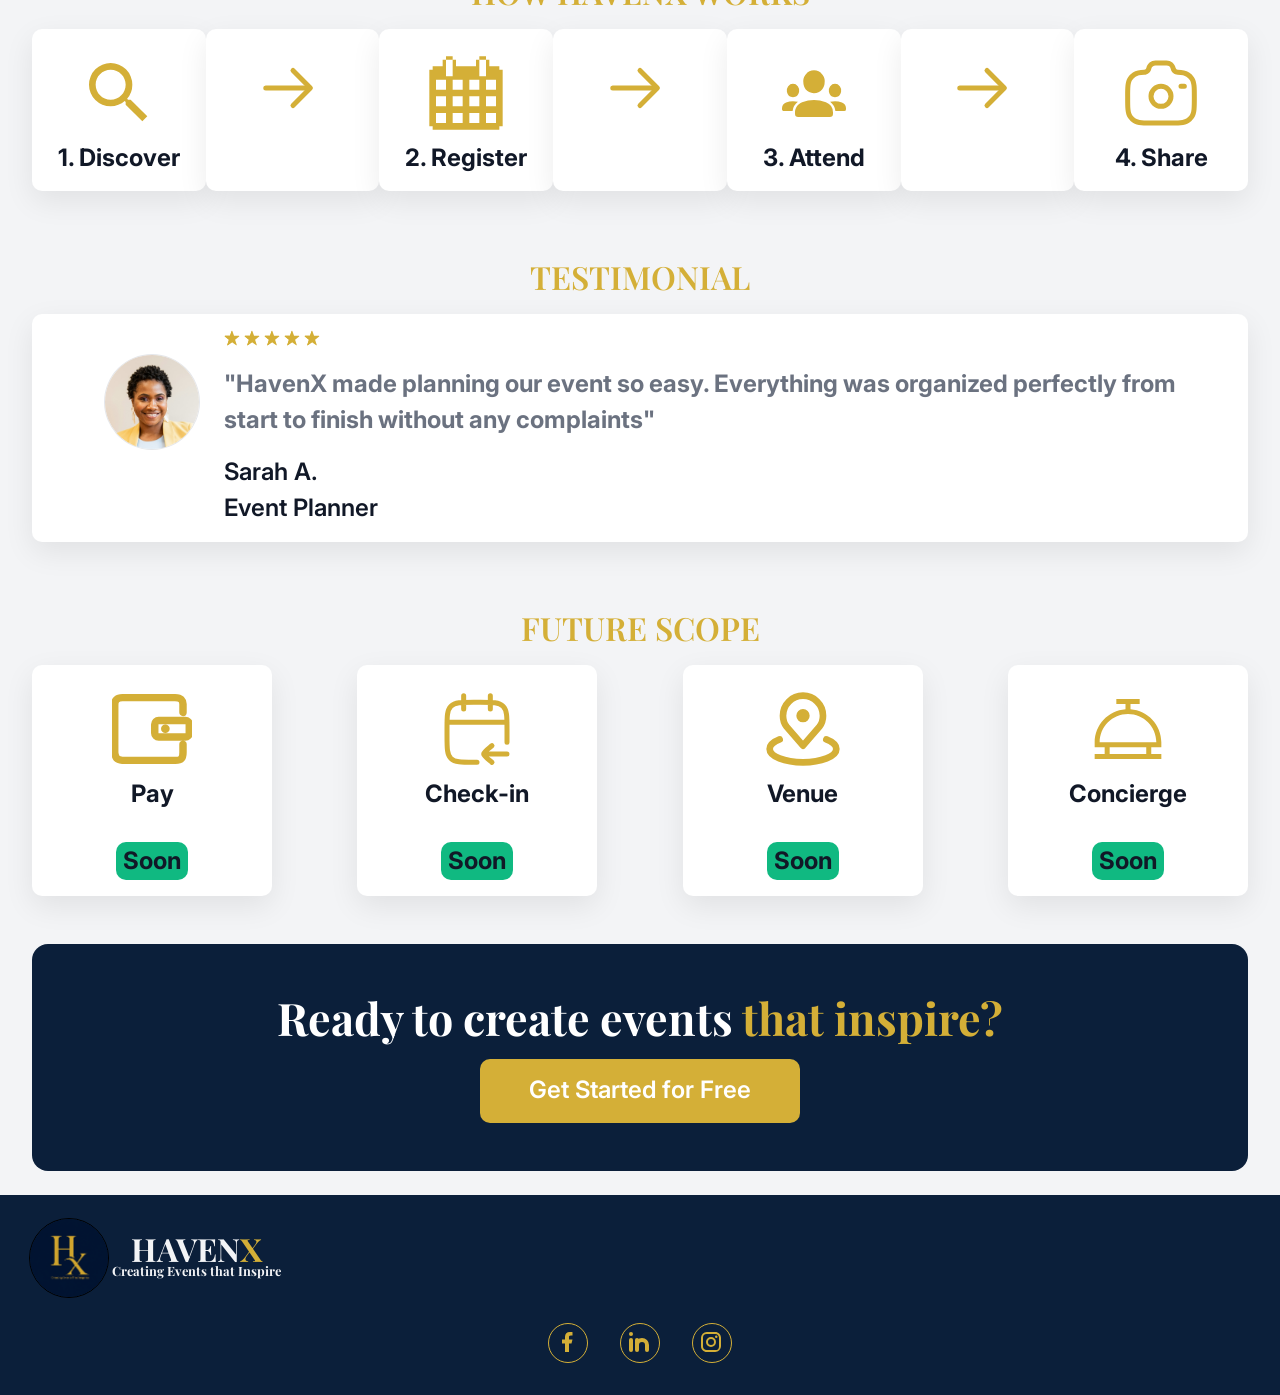
==== commit 65a1a2dc: "responsiveness" ====
--- a/index.html
+++ b/index.html
@@ -23,25 +23,34 @@
       </div>
     </nav>
     
-    <h1 class="header">Creating Extraordinary Events, <span> Effortlessly</span></h1>
-    <h3>Plan, discover and manage unforgettable events from one beautifully designed platform.</h3>
-    <a href="event-details.html" class="container1-link">
-      <div class="create-explore">
-        <div class="container1">
-        <h3 class="create">Create an Event</h3>
-      </div>
-    </a>
-    <div class="container2">
-      <h3 class="explore">Explore Events</h3>
-    </div> 
-      </div>
-     
-    <div class="images">
+    <div class="hero-content">
+      <div class="hero-text">
+        <h1 class="header">Creating Extraordinary Events, <span> Effortlessly</span></h1>
+        <h3>Plan, discover and manage unforgettable events from one beautifully designed platform.</h3>
+        <div class="create-explore">
+          <a href="event-details.html" class="container1-link">
+            <div class="container1">
+              <h3 class="create">Create an Event</h3>
+            </div>
+          </a>
+          <div class="container2">
+            <h3 class="explore">Explore Events</h3>
+          </div>
+        </div>
+      </div>
+      
+      <div class="hide4">
+        <img src="./assets/hero-image.png" alt="" />
+      </div>
+    </div>
+    
+    <div class="images hide3">
       <img src="./assets/image1.jpg" alt="Concert image" />
       <img src="./assets/image2.jpg" alt="Reception image" />
       <img src="./assets/image3.jpg" alt="Seminar image" />
       <img src="./assets/image4.jpg" alt="Conference image" />
     </div>
+    
   </div>
   
   <section>
@@ -57,6 +66,7 @@
           <p>Set up and publish events in just a few simple steps</p>
         </div>
       </div>
+      <div class="hide4 arrows"><img src="./assets/arrow.svg" alt="" /></div>
       <div>
         <img src="./assets/download-1_gold.svg" alt="" />
         <p class="hide2">Discover Events</p>
@@ -67,6 +77,7 @@
           <p>Find events that match your interests</p>
         </div>
       </div>
+      <div class="hide4 arrows"><img src="./assets/arrow.svg" alt="" /></div>
       <div>
         <img src="./assets/download-2_gold.svg" alt="" />
         <p class="hide2">Register in minutes</p>
@@ -77,6 +88,7 @@
           <p>Quick and secure registration for attendees</p>
         </div>
       </div>
+      <div class="hide4 arrows"><img src="./assets/arrow.svg" alt="" /></div>
       <div>
         <img src="./assets/download-3_gold.svg" alt="" />
         <p class="hide2">All in one platform</p>
@@ -127,14 +139,17 @@
         <img src="./assets/download-1_gold.svg" alt="" />
         <p>1. Discover</p>
       </div>
+      <div class="hide4 arrows"><img src="./assets/arrow.svg" alt="" /></div>
       <div>
         <img src="./assets/download_gold.svg" alt="">
         <p>2. Register</p>
       </div>
+      <div class="hide4 arrows"><img src="./assets/arrow.svg" alt="" /></div>
       <div>
         <img src="./assets/download-2_gold.svg" alt="" />
         <p>3. Attend</p>
       </div>
+      <div class="hide4 arrows"><img src="./assets/arrow.svg" alt="" /></div>
       <div>
         <img src="./assets/download-9.svg" alt="">
         <p>4. Share</p>
@@ -144,21 +159,62 @@
   
   <section>
     <h3 class="heading">TESTIMONIAL</h3>
-    <div class="card4">
-      <img src="./assets/portrait.jpg" alt="">
-      <div>
-        <div class="stars">
-          <img src="./assets/download-10.svg" alt="" />
-          <img src="./assets/download-10.svg" alt="" />
-          <img src="./assets/download-10.svg" alt="" />
-          <img src="./assets/download-10.svg" alt="" />
-          <img src="./assets/download-10.svg" alt="" />
-        </div>
-        <div class="write-up">
-          <p>"HavenX made planning our event so easy. Everything was organized perfectly from start to finish"</p>
-          <div>
-            <p class="names">Sarah A.</p>
-            <p class="names">Event Planner</p>
+    <div class="testimonial">
+      <div class="card4">
+        <img src="./assets/portrait.jpg" alt="">
+        <div>
+          <div class="stars">
+            <img src="./assets/download-10.svg" alt="" />
+            <img src="./assets/download-10.svg" alt="" />
+            <img src="./assets/download-10.svg" alt="" />
+            <img src="./assets/download-10.svg" alt="" />
+            <img src="./assets/download-10.svg" alt="" />
+          </div>
+          <div class="write-up">
+            <p>"HavenX made planning our event so easy. Everything was organized perfectly from start to finish without any complaints"</p>
+            <div>
+              <p class="names">Sarah A.</p>
+              <p class="names">Event Planner</p>
+            </div>
+          </div>
+        </div>
+      </div>
+      
+      <div class="card4 hide4">
+        <img src="./assets/portrait_3.jpg" alt="">
+        <div>
+          <div class="stars">
+            <img src="./assets/download-10.svg" alt="" />
+            <img src="./assets/download-10.svg" alt="" />
+            <img src="./assets/download-10.svg" alt="" />
+            <img src="./assets/download-10.svg" alt="" />
+            <img src="./assets/download-10.svg" alt="" />
+          </div>
+          <div class="write-up">
+            <p>“HavenX gave our event the professional touch we were looking for. The entire process was straightforward, efficient, and reliable.”</p>
+            <div>
+              <p class="names">Michael O.</p>
+              <p class="names">Business Owner</p>
+            </div>
+          </div>
+        </div>
+      </div>
+      <div class="card4 hide4">
+        <img src="./assets/portrait_2.jpg" alt="">
+        <div>
+          <div class="stars">
+            <img src="./assets/download-10.svg" alt="" />
+            <img src="./assets/download-10.svg" alt="" />
+            <img src="./assets/download-10.svg" alt="" />
+            <img src="./assets/download-10.svg" alt="" />
+            <img src="./assets/download-10.svg" alt="" />
+          </div>
+          <div class="write-up">
+            <p>“HavenX helped us keep everything in one place and made the event stress-free. From registration to ticketing, everything felt smooth and well organized.”</p>
+            <div>
+              <p class="names">Daniel K.</p>
+              <p class="names">Conference host</p>
+            </div>
           </div>
         </div>
       </div>
@@ -226,16 +282,16 @@
         </div>
       </div>
       <div class="social">
-          <div>
-            <img src="./assets/facebook.svg" alt="Facebook">
-          </div>
-          <div>
-            <img src="./assets/linkedin.svg" alt="Linkedin" />
-          </div>
-          <div>
-            <img src="./assets/instagram.svg" alt="Instagram" />
-          </div>
-        </div>
+        <div>
+          <img src="./assets/facebook.svg" alt="Facebook">
+        </div>
+        <div>
+          <img src="./assets/linkedin.svg" alt="Linkedin" />
+        </div>
+        <div>
+          <img src="./assets/instagram.svg" alt="Instagram" />
+        </div>
+      </div>
     </div>
   </footer>
   
--- a/styles.css
+++ b/styles.css
@@ -101,6 +101,9 @@
   text-align: center;
 }
 
+a {
+  text-decoration: none;
+}
 .create {
   position: relative;
   top: 0.6rem;
@@ -167,6 +170,9 @@
   display: inline-block;
 }
 
+.hide4 {
+  display: none;
+}
 .card1 img, .card2 img, .card3 img {
   display: inline-block;
   width: 2rem;
@@ -386,9 +392,9 @@
   margin-bottom: 2rem;
 }
 
-@media (max-width: 420px) {
+/*@media (max-width: 420px) {
   .step-label { display: none; }
-}
+}*/
 
 /* Form fields */
 .field {
@@ -823,8 +829,11 @@
     padding-top: 0.4rem;
     font-size: 1.5rem;
   }
-
-
+  
+  .hide4 {
+    display: none;
+  }
+  
   .images {
     margin-top: 0.5rem;
   }
@@ -964,7 +973,238 @@
 }
 
 /* -------- Desktop -------- */
-@media screen and (min-width: 1024px) {
+@media screen and (min-width: 1440px) {
+
+  /* HERO / NAVIGATION SECTION */
+  .hero {
+    padding: 4rem 5rem;
+  }
+  .head>img, .bar img {
+    width: 15rem;
+   height: auto;
+  }
+  .name {
+    top: 5rem;
+  }
+  .hero nav {
+    display: flex;
+    justify-content: space-between;
+    align-items: center;
+    padding: 20px 0;
+  }
+
+  .div .bar {
+    display: none; 
+  }
+  
+  .name h2 {
+    font-size: 5rem;
+  }
+  
+  .name h5 {
+    font-size: 2rem;
+    position: relative;
+    top: 2.5rem;
+  }
+  
+  .hide4{
+    display: inline-block;
+    width: 100%;
+  }
+  
+  .hide4 img {
+    width: 100%;
+    image-rendering: pixelated;
+    image-rendering: crisp-edges;
+  }
+  
+  .hide3 {
+    display: none;
+  }
+
+  .hero-content {
+    display: flex;
+    flex-direction: row;
+    justify-content: space-between;
+    gap: 4rem;
+    margin-top: 3rem;
+  }
+  
+  .hero-text {
+    max-width: 70%;
+    display: flex;
+    flex-direction: column;
+    justify-content: center;
+  }
+  
+  .hero-text h1, .start h1{
+    font-size: 10rem;
+    line-height: 1.6;
+    margin: 2rem 0;
+  }
+  
+  .hero-text > h3 {
+    font-size: 3rem;
+    line-height: 1.5;
+    max-width: 75rem;
+  }
+
+  .images {
+    display: none;
+  }
+  
+  .container1, .container2, .start .container1 {
+    display: inline-block;
+    width: 40rem;
+    height: 8rem;
+    margin-top: 2.5rem;
+    border-radius: 20px;
+  }
+  
+  .container1 {
+    margin-right: 2rem;
+  }
+  
+  .create, .explore, .start .create {
+    text-align: center;
+    padding-top: 1.4rem;
+    font-size: 3rem;
+  }
+  
+  .heading {
+    font-size: 4rem;
+  }
+
+
+  /* 2. WHY CHOOSE HAVENX SECTION */
+  .card1 {
+    display: flex;
+    background: #F3F4F6;
+    margin-top: 40px;
+    box-shadow: none;
+    width: 100%;
+  }
+
+  .card1 > div {
+    min-width: 10%;
+    flex: 1;
+    display: flex;
+    flex-direction: column;
+    text-align: left;
+    background: #FFFFFF;
+    padding: 30px;
+    border-radius: 20px;
+    box-shadow: 0 10px 30px rgba(0,0,0,0.08);
+  }
+  
+  .card1 img, .card2 img, .card3 img {
+    width: 10rem;
+    height: auto;
+  }
+  
+  .card1 p, .card2 p, .card3 p, .card4 p {
+    font-size: 3rem;
+    line-height: 1.8;
+    font-weight: 800;
+  }
+  
+  .card1 .hide4, .card3 .hide4 {
+    background: #F3F4F6;
+    box-shadow: none;
+    display: flex;
+    justify-content: center;
+    align-items: center;
+  }
+  
+  .arrows > img {
+    display: inline-block;
+    width: 20rem;
+  }
+  
+
+
+  /* 3. CORE FEATURES SECTION (MVP) */
+  .card2 {
+    display: flex;
+    flex-direction: row;
+    justify-content: center;
+    gap: 3rem;
+    margin-top: 40px;
+    width: 100%;
+  }
+
+  .card2 > div, .card3 > div {
+    flex: 1;
+    display: flex;
+    flex-direction: column;
+    align-items: center;
+    padding: 20px;
+    border-radius: 20px;
+  }
+
+
+  /* 4. HOW HAVENX WORKS SECTION */
+  .card3 {
+    display: flex;
+    justify-content: space-between;
+    align-items: center;
+    gap: 5rem;
+  }
+
+  /* 5. TESTIMONIALS SECTION */
+  .testimonial {
+    display: flex;
+    flex-direction: row;
+    justify-content: space-between;
+  }
+  .card4 {
+    display: flex;
+    flex-direction: row;
+    align-items: center;
+    gap: 40px;
+    margin: 0 auto;
+  }
+
+  .card4 img {
+    width: 120px;
+    height: 120px;
+    border-radius: 50%;
+  }
+  
+  .card4 > img {
+    width: 10rem;
+    height: 10rem;
+  }
+  
+  .soon {
+    padding: 0 20px;
+  }
+
+  /* 7. FOOTER */
+  footer .bottom {
+    display: flex;
+    justify-content: space-between;
+    align-items: flex-start;
+    border-top: 1px solid rgba(255, 255, 255, 0.1);
+    padding-top: 40px;
+  }
+
+  .social {
+    display: flex;
+    gap: 15px;
+  }
+  
+  .social > div {
+    margin: 2rem;
+    width: 6rem;
+    height: 6rem;
+  }
+  
+  .social img {
+    display: inline-block;
+    width: 5rem;
+    height: 5rem;
+  }
   .flow-main {
     max-width: 760px;
   }
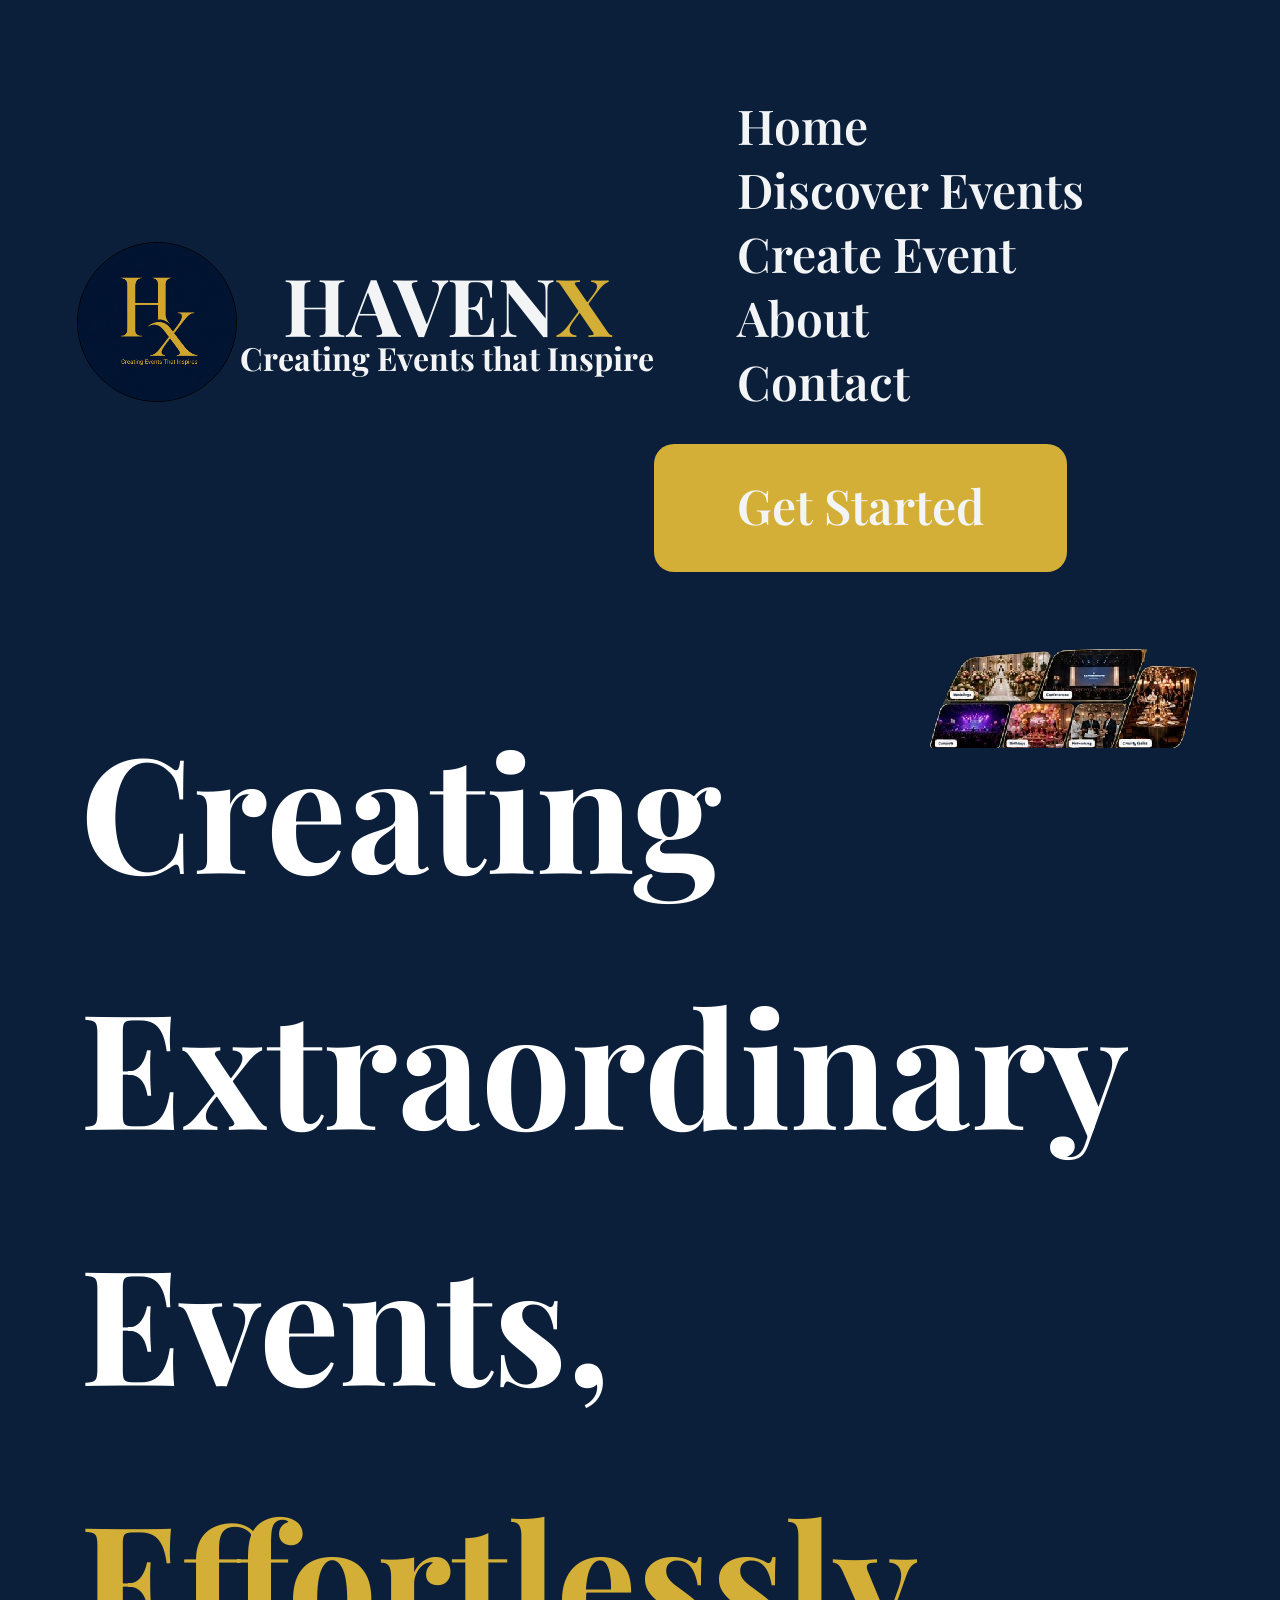
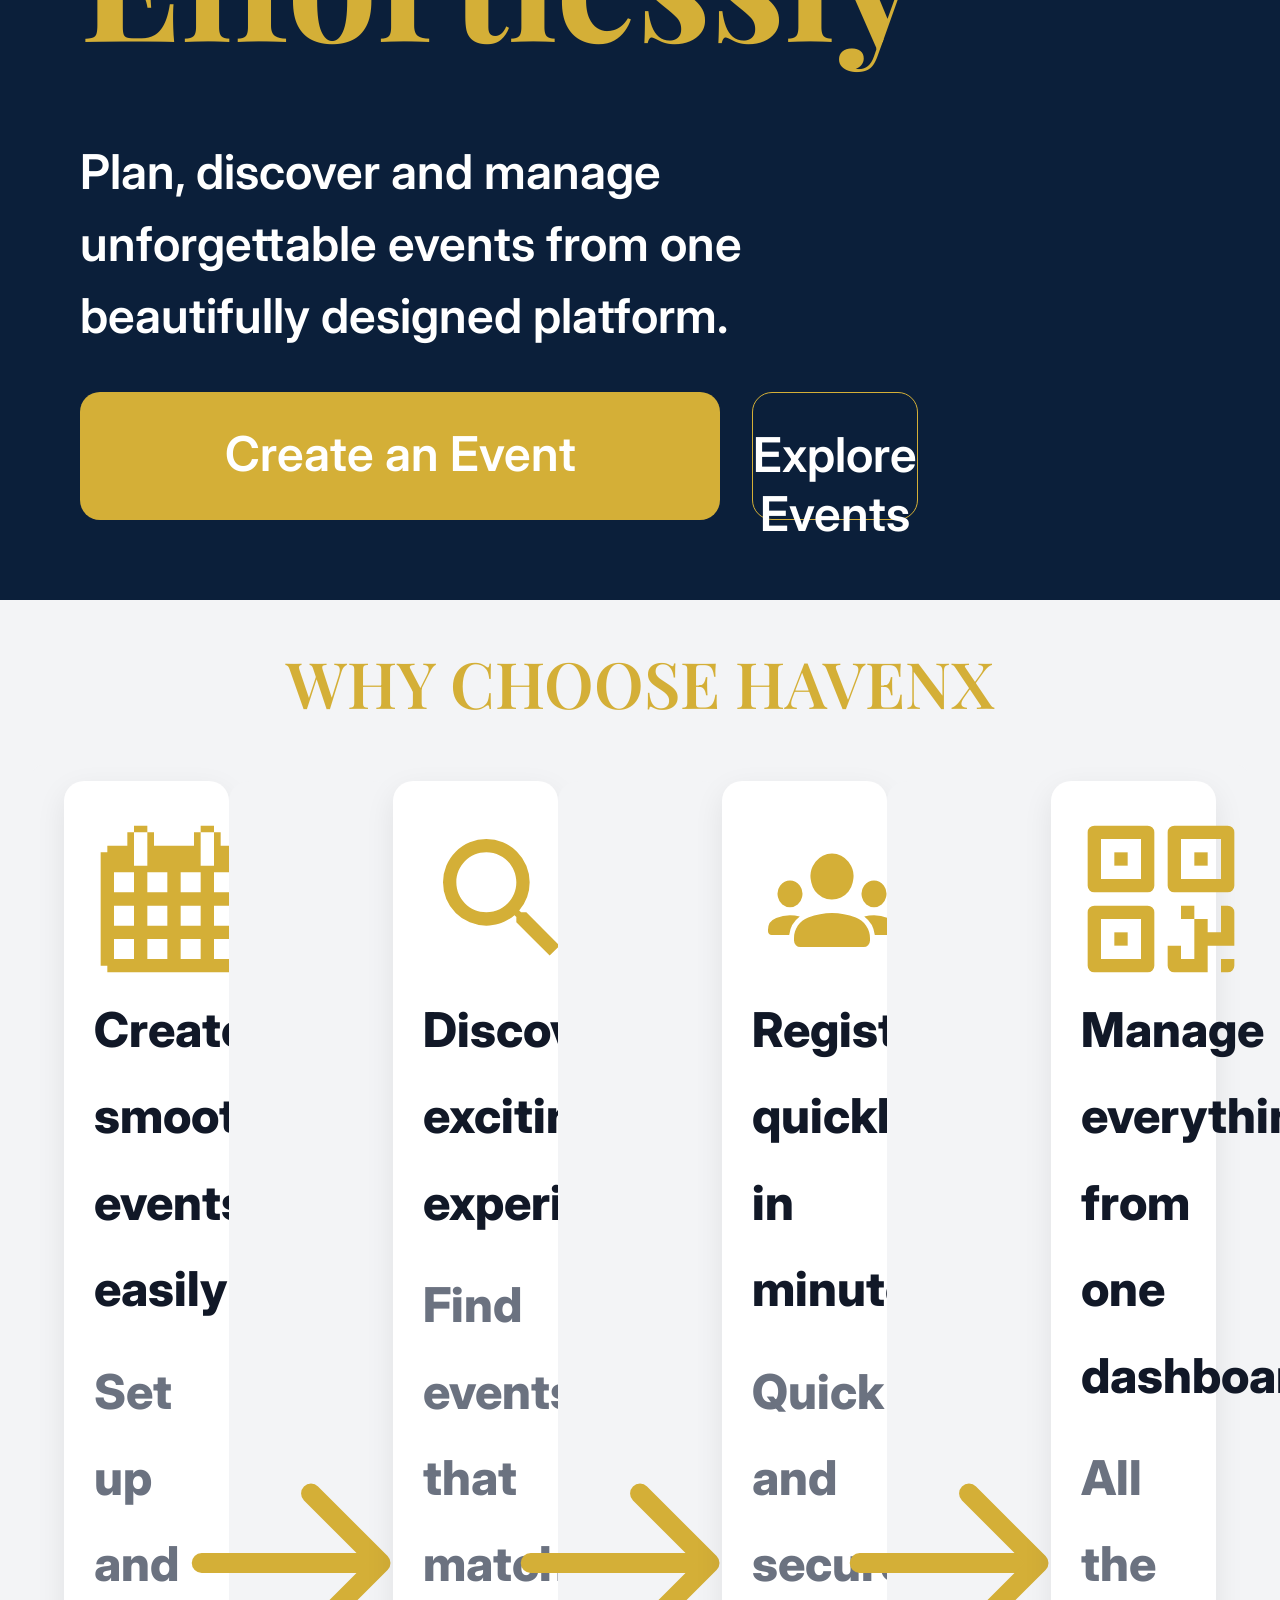
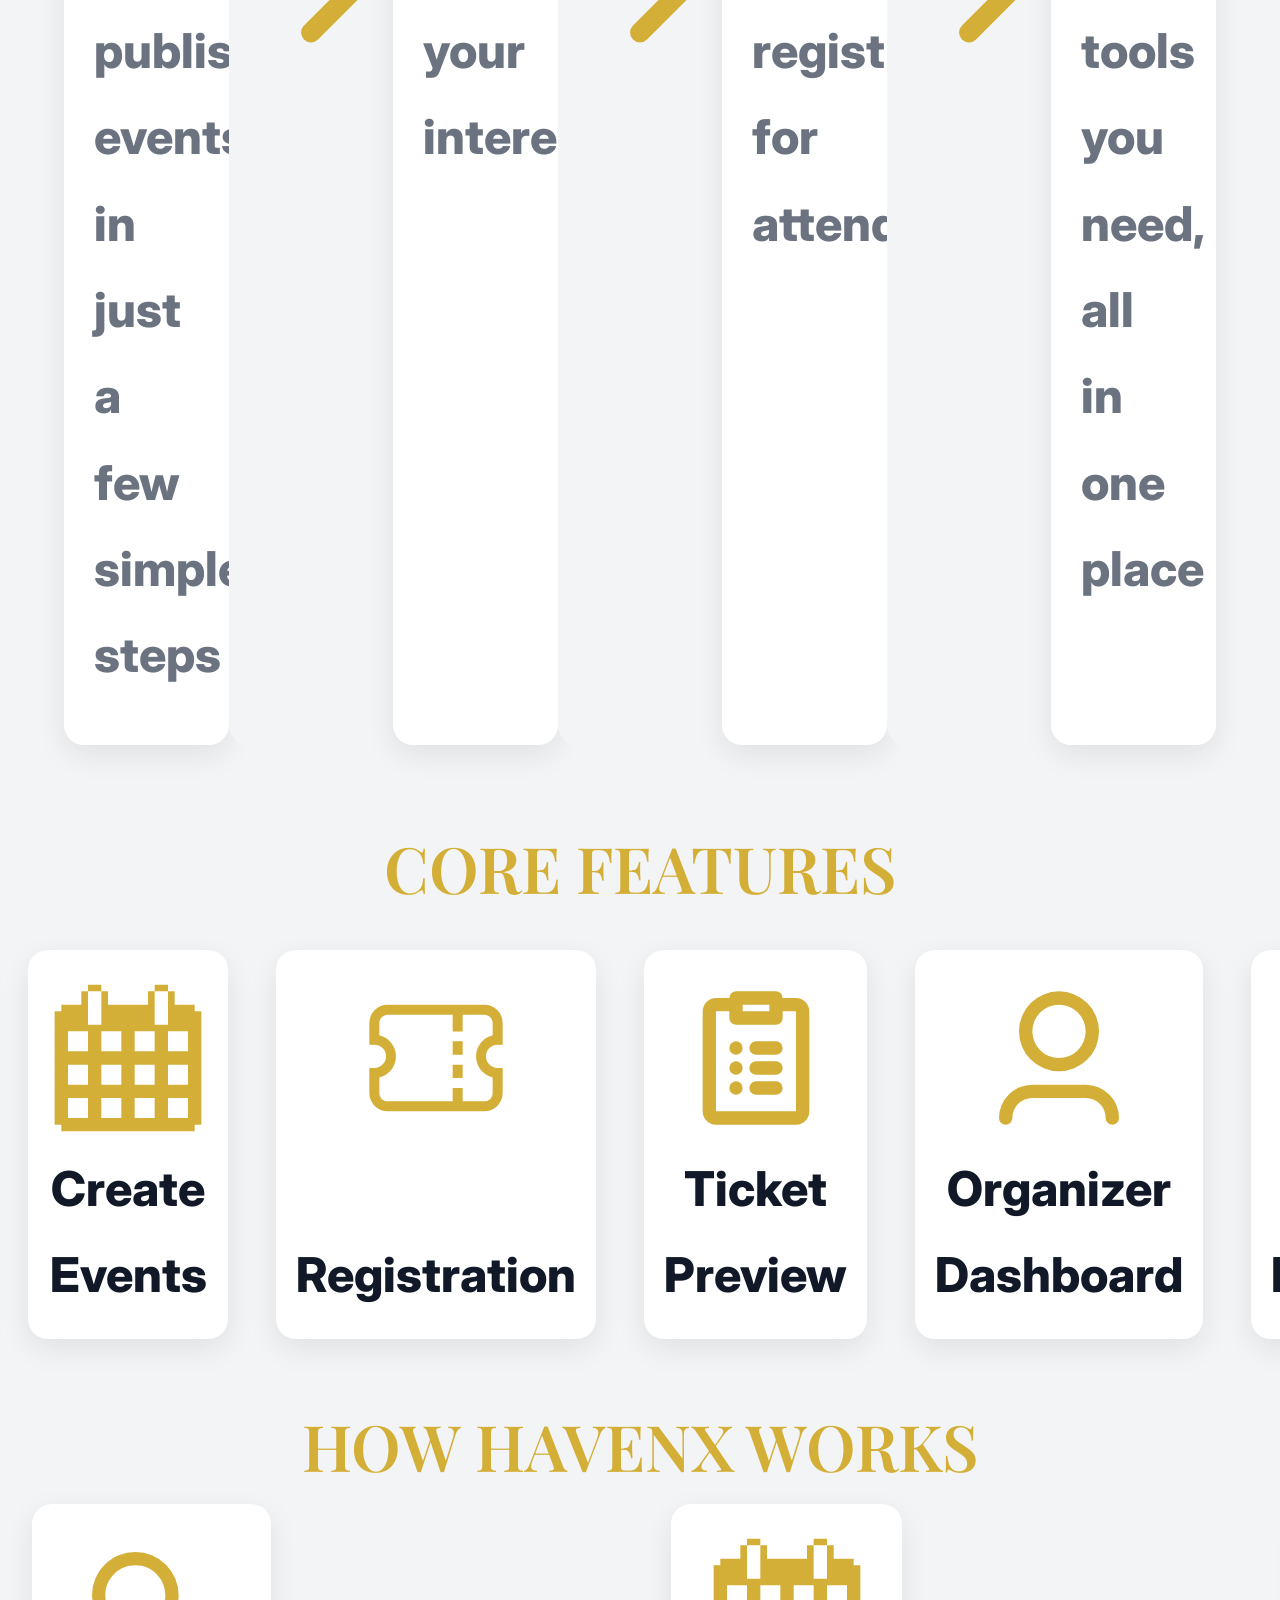
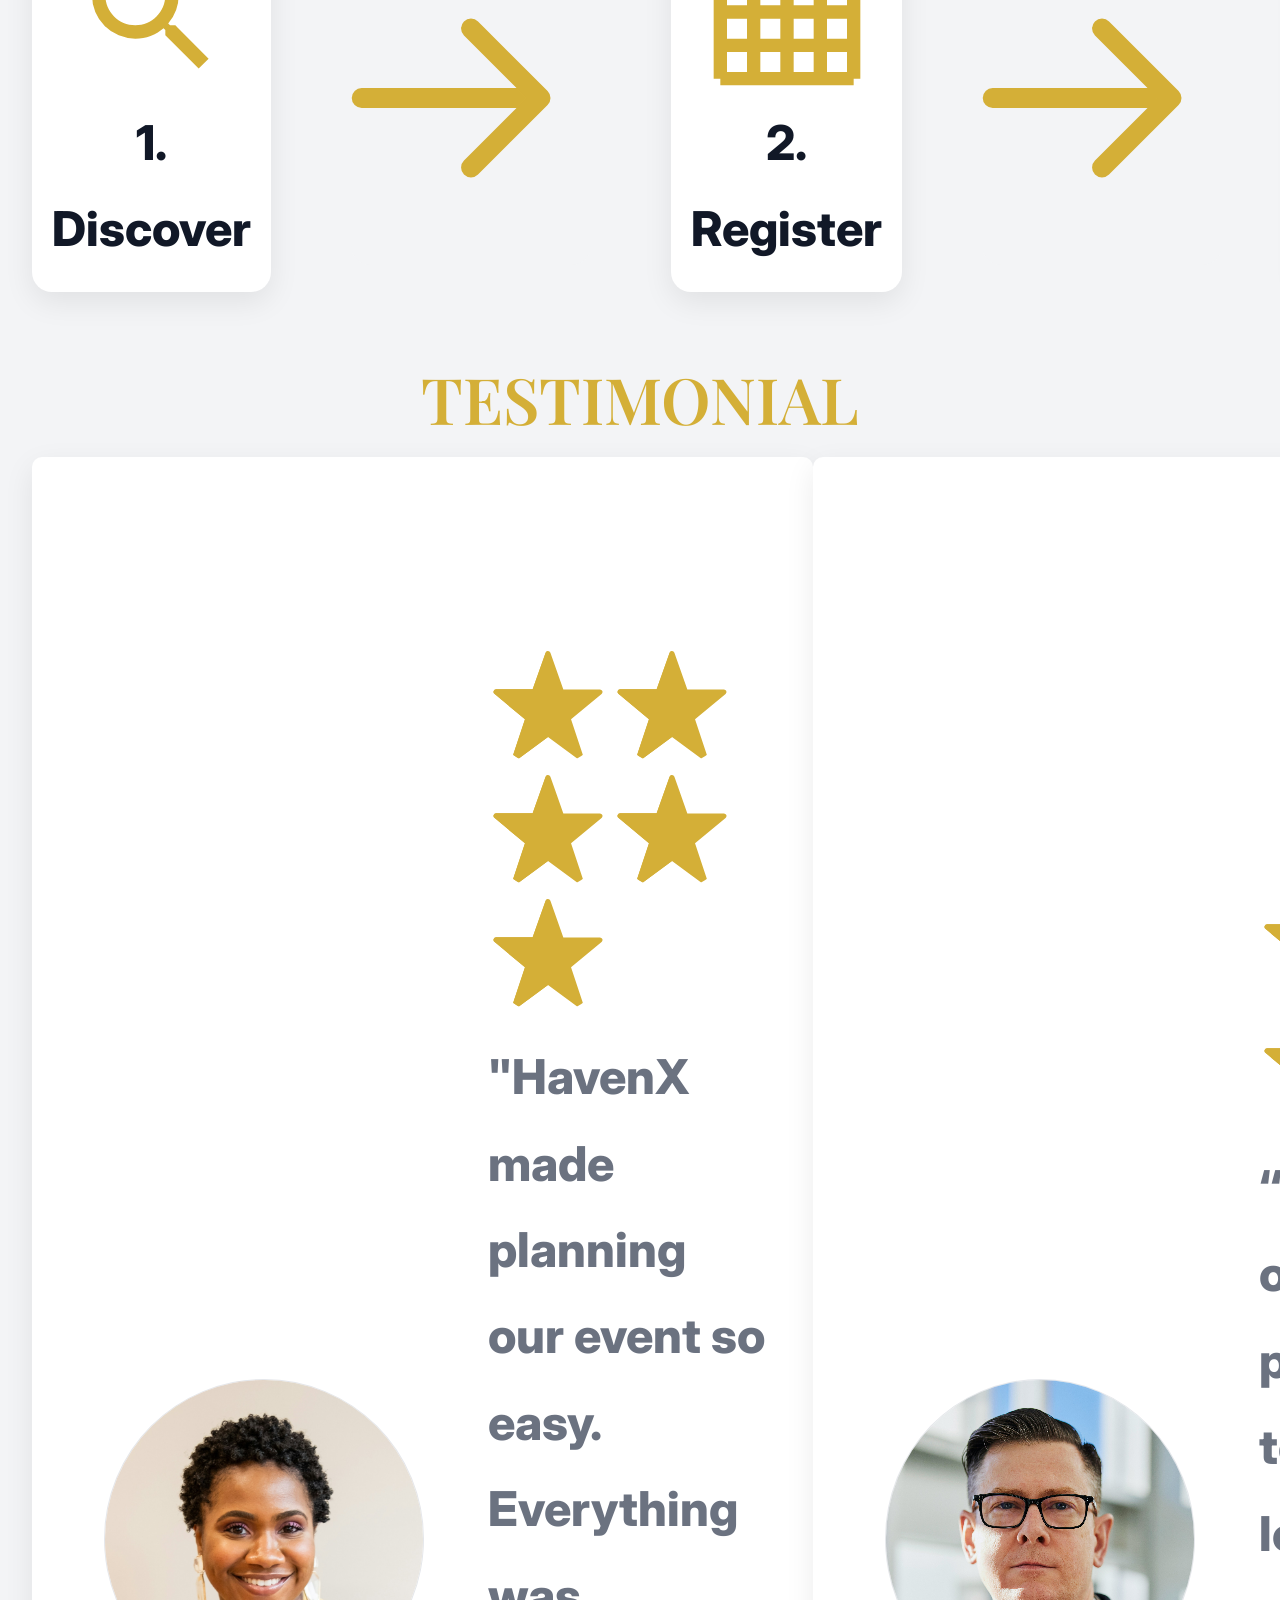
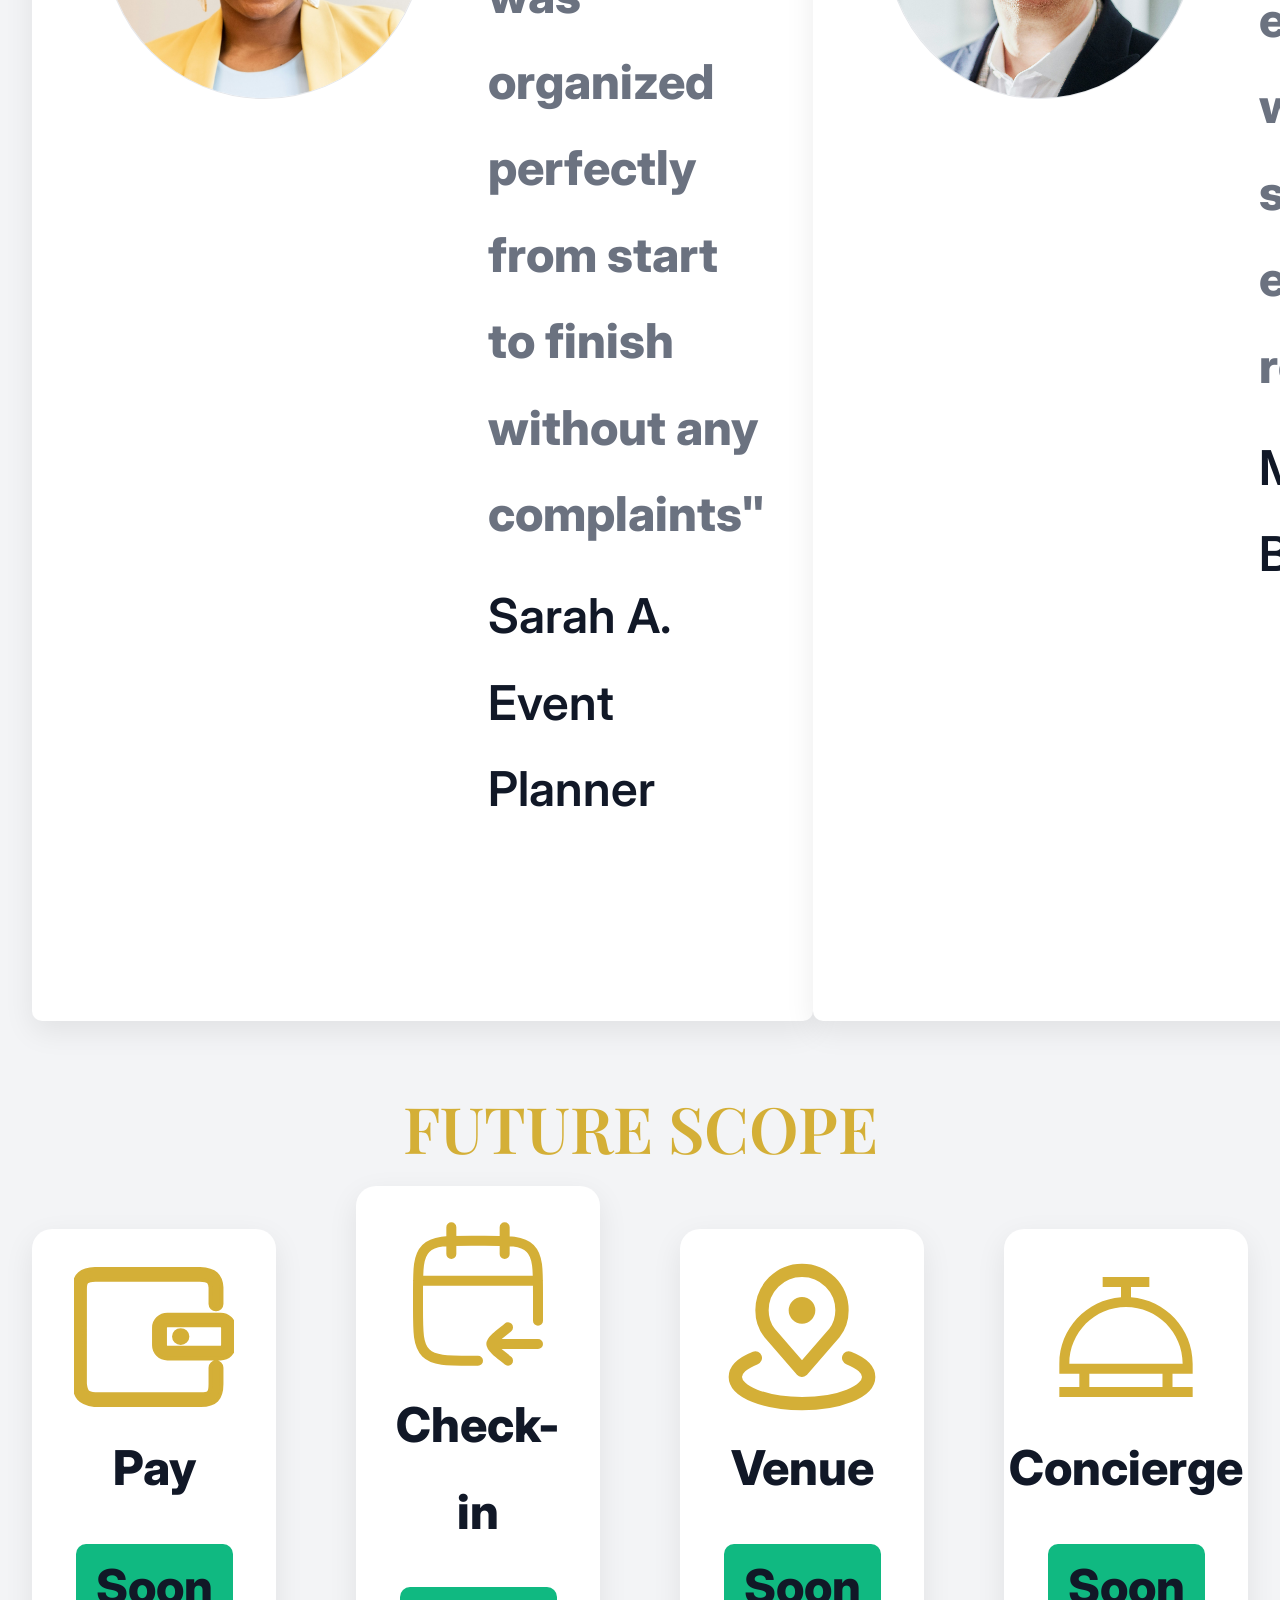
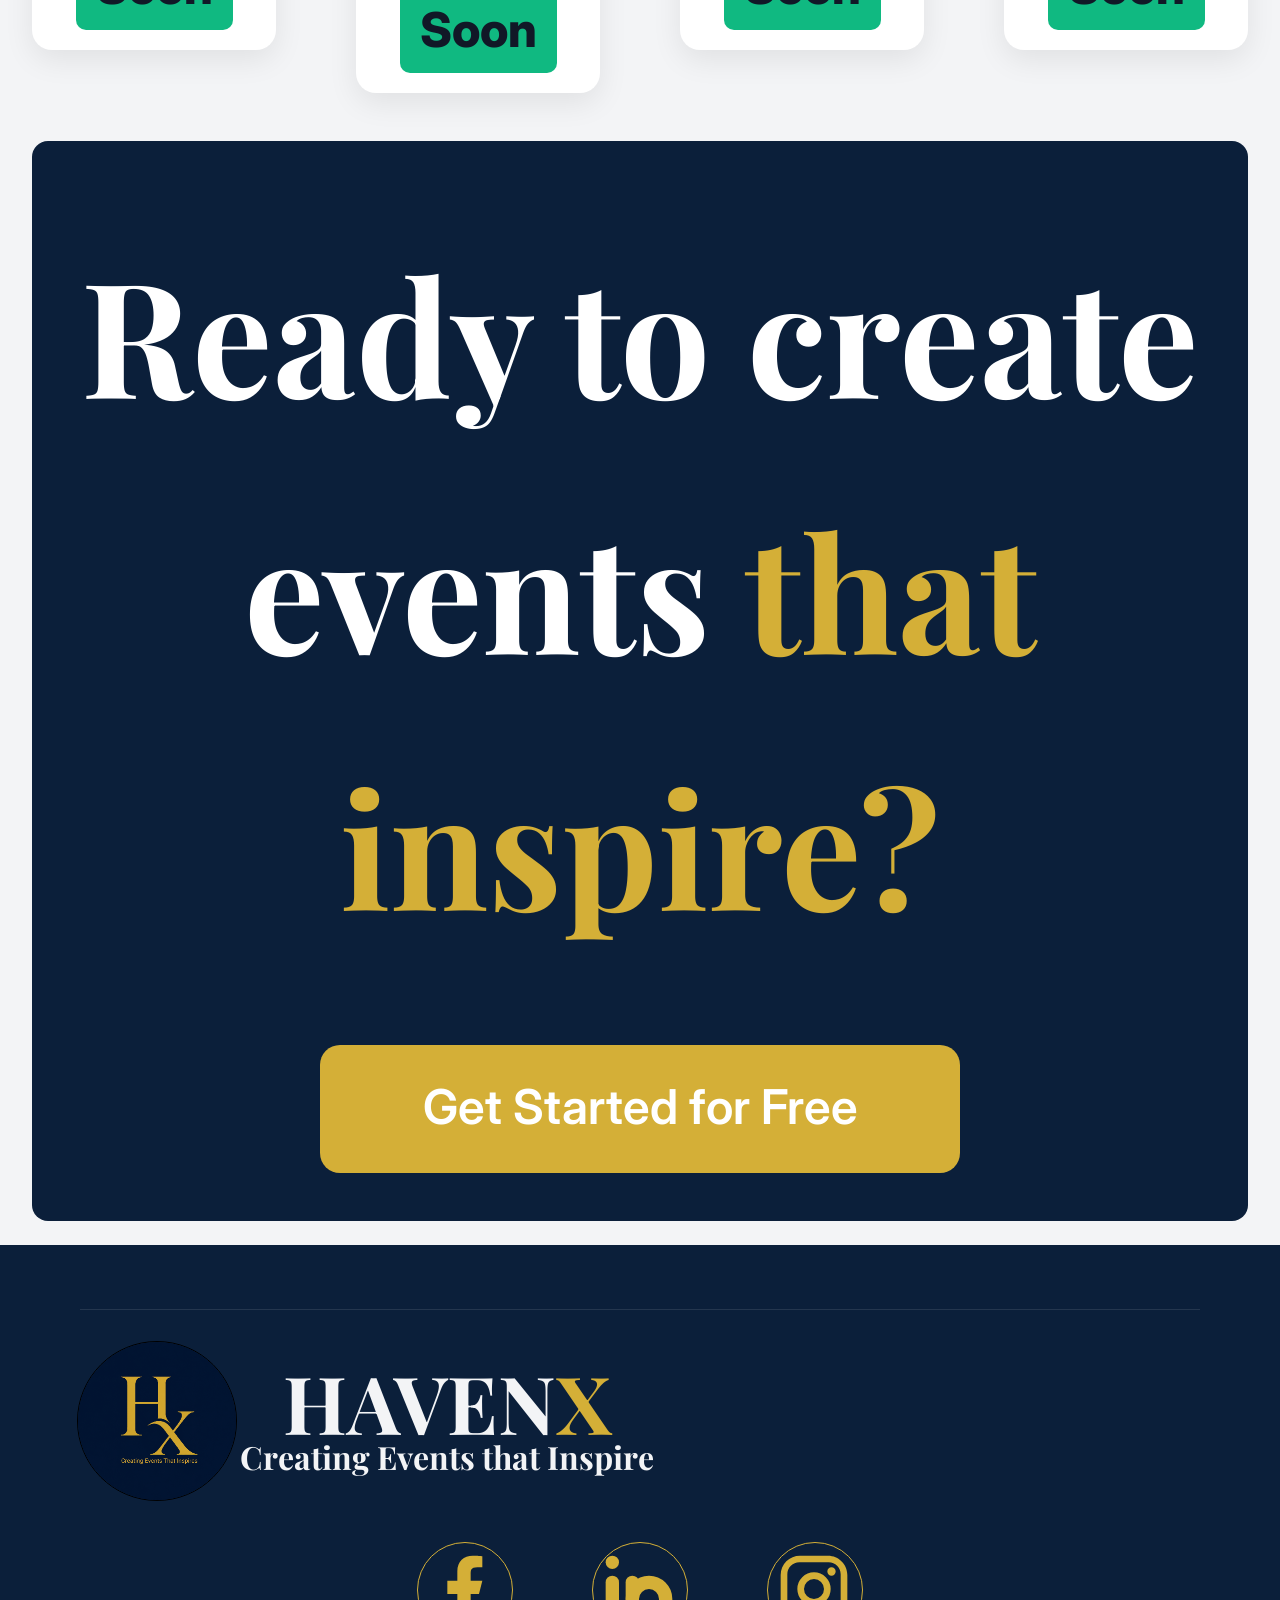
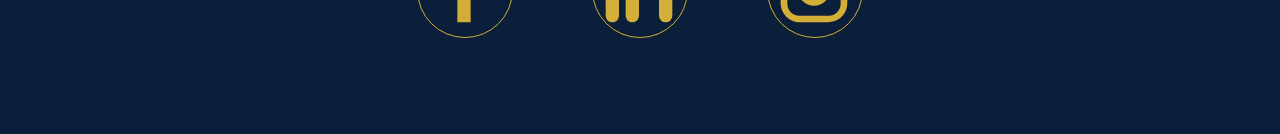
==== commit 5e0c93e3: "complete desktop responsiveness" ====
--- a/index.html
+++ b/index.html
@@ -18,7 +18,24 @@
           <h5>Creating Events that Inspire</h5>
         </div>
       </div>
-      <div class="bar">
+      
+      <div class="nav-links hide4" id="navLinks">
+        <h3><a href="index.html" class="create">Home</a></h3>
+        <h3><a href="#" class="create">Discover Events</a></h3>
+        <h3><a href="event-details.html" class="create">Create Event</a></h3>
+        <h3><a href="#" class="create">About</a></h3>
+        <h3><a href="#" class="create">Contact</a></h3>
+        
+        <div class="container1 hide4">
+          <h3 class="create">
+            <a href="event-details.html" class="container1-link">
+              Get Started
+            </a>
+          </h3>
+        </div>
+      </div>
+      
+      <div class="bar" id="menu">
         <img src="./assets/fluent--navigation-24-filled_gold.svg" alt="Nav. bar" width="30px" />
       </div>
     </nav>
@@ -182,7 +199,7 @@
       
       <div class="card4 hide4">
         <img src="./assets/portrait_3.jpg" alt="">
-        <div>
+        <div class="hide4">
           <div class="stars">
             <img src="./assets/download-10.svg" alt="" />
             <img src="./assets/download-10.svg" alt="" />
@@ -201,7 +218,7 @@
       </div>
       <div class="card4 hide4">
         <img src="./assets/portrait_2.jpg" alt="">
-        <div>
+        <div class="hide4">
           <div class="stars">
             <img src="./assets/download-10.svg" alt="" />
             <img src="./assets/download-10.svg" alt="" />
--- a/styles.css
+++ b/styles.css
@@ -18,13 +18,15 @@
   padding: 20px 20px 5px 20px;
 }
 
-nav, .bottom{
+nav,
+.bottom {
   display: flex;
   flex-direction: row;
   justify-content: space-between;
 }
 
-nav>.head, .bottom>.head {
+nav>.head,
+.bottom>.head {
   display: inline-block;
   display: flex;
   flex-direction: row;
@@ -46,7 +48,7 @@
   top: -0.3rem;
 }
 
-h2{
+h2 {
   color: #F3F4F6;
   font-family: "Playfair Display", serif;
   font-size: 1.4rem;
@@ -56,8 +58,9 @@
   font-family: "Playfair Display", serif;
   font-size: 0.3rem;
   color: #F3F4F6;
- 
-}
+  
+}
+
 .name {
   display: inline-block;
   display: flex;
@@ -104,6 +107,7 @@
 a {
   text-decoration: none;
 }
+
 .create {
   position: relative;
   top: 0.6rem;
@@ -111,7 +115,7 @@
 
 .container2 {
   border-radius: 10px;
-  border: solid  #D4AF37 0.1rem;
+  border: solid #D4AF37 0.1rem;
   width: 100%;
   height: 2.5rem;
   position: relative;
@@ -130,11 +134,12 @@
   justify-content: space-between;
 }
 
-.images>img, .card4>img {
+.images>img,
+.card4>img {
   display: inline-block;
   width: 6rem;
   height: 4.5rem;
-  border: solid  #E5E7EB 1px;
+  border: solid #E5E7EB 1px;
   border-radius: 7px;
   object-fit: cover;
 }
@@ -151,7 +156,8 @@
   font-weight: 600;
 }
 
-.card1, .card4 {
+.card1,
+.card4 {
   background: #FFFFFF;
   padding: 10px;
   display: flex;
@@ -159,7 +165,7 @@
   justify-content: space-between;
   border-radius: 10px;
   text-align: center;
-  box-shadow: 0 10px 30px rgba(0,0,0,0.08);
+  box-shadow: 0 10px 30px rgba(0, 0, 0, 0.08);
 }
 
 .hide {
@@ -173,7 +179,18 @@
 .hide4 {
   display: none;
 }
-.card1 img, .card2 img, .card3 img {
+
+.hide4 img {
+  display: none;
+}
+
+.card3 .hide4 {
+  display: none;
+}
+
+.card1 img,
+.card2 img,
+.card3 img {
   display: inline-block;
   width: 2rem;
   height: auto;
@@ -184,10 +201,11 @@
   font-family: "Inter", serif;
   font-size: 14px;
   font-weight: 500;
-  color:  #111827;
-}
-
-.card2>div, .card3>div {
+  color: #111827;
+}
+
+.card2>div,
+.card3>div {
   background: #FFFFFF;
   border-radius: 10px;
   padding: 10px 7px;
@@ -195,22 +213,23 @@
   flex-direction: column;
   justify-content: space-between;
   align-items: center;
-  box-shadow: 0 10px 30px rgba(0,0,0,0.08);
+  box-shadow: 0 10px 30px rgba(0, 0, 0, 0.08);
 }
 
 .card2 {
   display: grid;
   grid-template-columns: repeat(3, 1fr);
- grid-template-rows: repeat(2, 1fr);
+  grid-template-rows: repeat(2, 1fr);
   gap: 0.5rem;
   text-align: center;
 }
 
-.card3, .card4 {
+.card3,
+.card4 {
   display: flex;
   flex-direction: row;
   justify-content: space-between;
-  text-align: center; 
+  text-align: center;
 }
 
 .card3>div {
@@ -226,7 +245,7 @@
   width: 3.5rem;
   height: 3.5rem;
   margin: 1rem;
-  position: relative ;
+  position: relative;
   top: 1.2rem;
 }
 
@@ -276,9 +295,9 @@
 
 .social img {
   width: 1.5rem;
-    position: relative;
-    top: 0.1rem;
-    left: 0.1rem;
+  position: relative;
+  top: 0.1rem;
+  left: 0.1rem;
 }
 
 /* =========================================================
@@ -392,9 +411,11 @@
   margin-bottom: 2rem;
 }
 
-/*@media (max-width: 420px) {
-  .step-label { display: none; }
-}*/
+@media (max-width: 420px) {
+  .step-label {
+    display: none;
+  }
+}
 
 /* Form fields */
 .field {
@@ -511,7 +532,13 @@
 }
 
 .btn-row {
-  display: flex;
+  .nav-links {
+    width: auto;
+    display: flex;
+    justify-content: flex-end;
+    align-items: center;
+    margin-left: auto;
+  }
   flex-direction: column-reverse;
   gap: 0.75rem;
   margin-top: 2rem;
@@ -777,32 +804,34 @@
     padding: 2rem 2rem 1rem 2rem;
   }
   
-  .head>img, .bar img {
+  .head>img,
+  .bar img {
     width: 5rem;
-   height: auto;
-  }
+    height: auto;
+  }
+  
   .name {
     top: 1.1rem;
   }
-
+  
   .name h2 {
     font-size: 2rem;
   }
-
+  
   .name h5 {
     font-size: 0.8rem;
     position: relative;
     top: 0.5rem;
   }
-
-
+  
+  
   h1 {
     font-size: 3rem;
     line-height: 1.15;
     margin: 1rem 0 1rem;
   }
-
-  .hero > h3 {
+  
+  .hero>h3 {
     font-size: 1.5rem;
     line-height: 1.5;
     max-width: 45rem;
@@ -812,19 +841,21 @@
     display: flex;
     flex-direction: row;
   }
-
-  .container1, .container2 {
+  
+  .container1,
+  .container2 {
     display: inline-block;
     width: 20rem;
     height: 4rem;
     margin-top: 1.5rem;
   }
-
+  
   .container1 {
     margin-right: 1rem;
   }
-
-  .create, .explore {
+  
+  .create,
+  .explore {
     text-align: center;
     padding-top: 0.4rem;
     font-size: 1.5rem;
@@ -837,21 +868,21 @@
   .images {
     margin-top: 0.5rem;
   }
-
-  .images > img {
+  
+  .images>img {
     width: 24%;
     height: 15rem;
   }
-
-
+  
+  
   section {
     padding: 1.5rem 2rem;
   }
-
+  
   .heading {
     font-size: 2rem;
   }
-
+  
   .card1 {
     display: grid;
     grid-template-columns: repeat(4, 1fr);
@@ -863,50 +894,55 @@
     display: inline-block;
   }
   
-  .hide2  {
+  .hide2 {
     display: none;
   }
-
-  .card1 > div {
+  
+  .card1>div {
     padding: 0.8rem;
     max-width: 20rem;
   }
-
-  .card1 img, .card2 img, .card3 img {
+  
+  .card1 img,
+  .card2 img,
+  .card3 img {
     width: 5rem;
     height: auto;
   }
-
-  .card1 p, .card2 p, .card3 p, .card4 p {
+  
+  .card1 p,
+  .card2 p,
+  .card3 p,
+  .card4 p {
     font-size: 1.5rem;
     line-height: 1.4;
     font-weight: 700;
   }
-
-  .card2 > div {
+  
+  .card2>div {
     min-height: 10rem;
   }
-
-
-  .card3 > div {
+  
+  
+  .card3>div {
     width: 15rem;
     min-height: 10rem;
     padding: 1rem;
   }
-
+  
   .card4 {
     width: 100%;
     padding: 1rem 3rem;
     justify-content: center;
   }
-
-  .card4 > img {
+  
+  .card4>img {
     width: 6rem;
     height: 6rem;
     margin: 1.5rem;
     top: 0;
   }
-
+  
   .write-up p {
     font-size: 1.5rem;
     line-height: 1.5;
@@ -915,86 +951,123 @@
   .card3 .soon {
     margin-top: 2rem;
   }
-
+  
   .start {
     width: 100%;
     padding: 2rem 3rem;
   }
-
+  
   .start h1 {
     font-size: 2.8rem;
   }
-
+  
   .start .container1 {
     display: block;
     width: 20rem;
     margin: 1rem auto;
   }
-
-
+  
+  
   /* =========================
      FOOTER
      ========================= */
-
+  
   .social {
     justify-content: center;
   }
-
-  .social > div {
+  
+  .social>div {
     margin: 1rem;
   }
-
+  
   .flow-main {
     max-width: 620px;
     padding: 2.5rem 2rem 4rem;
   }
-
+  
   .flow-title {
     font-size: 1.9rem;
   }
-
+  
   .field-row {
     flex-direction: row;
     gap: 1rem;
   }
-
+  
   .btn-row {
     flex-direction: row;
   }
-
+  
   .btn-row .btn {
     width: auto;
     flex: 1;
   }
-
+  
   .review-banner {
     height: 260px;
   }
 }
 
 /* -------- Desktop -------- */
-@media screen and (min-width: 1440px) {
-
+@media screen and (min-width: 1024px) {
+  
   /* HERO / NAVIGATION SECTION */
   .hero {
     padding: 4rem 5rem;
   }
-  .head>img, .bar img {
-    width: 15rem;
-   height: auto;
-  }
+  
+  .head>img {
+    width: 10rem;
+    height: auto;
+  }
+  
   .name {
-    top: 5rem;
-  }
-  .hero nav {
+    top: 3rem;
+    white-space: nowrap;
+  }
+  
+  .hero > nav {
+    width: 100%;
     display: flex;
     justify-content: space-between;
     align-items: center;
     padding: 20px 0;
   }
-
-  .div .bar {
-    display: none; 
+  
+  .nav-links {
+    width: auto !important;
+    display: flex;
+    justify-content: flex-end;
+    align-items: center;
+    margin-left: auto;
+  }
+  
+  .nav-links h3 {
+    text-align: center;
+    display: inline-block;
+    margin: 0 4rem;
+    font-size: 3rem
+  }
+  .nav-links a {
+    text-decoration: none;
+    color: #F3F4F6;
+    font-family: "Playfair Display", serif;
+  }
+  
+  .nav-links .container1 {
+    width: auto;
+  }
+  
+  .nav-links .create {
+    padding: 1.2rem;
+  }
+  
+  .bar {
+    display: none;
+  }
+  
+  .bar > img{
+    display: none;
   }
   
   .name h2 {
@@ -1007,12 +1080,13 @@
     top: 2.5rem;
   }
   
-  .hide4{
+  .hide4 {
     display: inline-block;
     width: 100%;
   }
   
   .hide4 img {
+    display: inline-block;
     width: 100%;
     image-rendering: pixelated;
     image-rendering: crisp-edges;
@@ -1021,7 +1095,7 @@
   .hide3 {
     display: none;
   }
-
+  
   .hero-content {
     display: flex;
     flex-direction: row;
@@ -1037,23 +1111,26 @@
     justify-content: center;
   }
   
-  .hero-text h1, .start h1{
+  .hero-text h1,
+  .start h1 {
     font-size: 10rem;
     line-height: 1.6;
     margin: 2rem 0;
   }
   
-  .hero-text > h3 {
+  .hero-text>h3 {
     font-size: 3rem;
     line-height: 1.5;
     max-width: 75rem;
   }
-
+  
   .images {
     display: none;
   }
   
-  .container1, .container2, .start .container1 {
+  .container1,
+  .container2,
+  .start .container1 {
     display: inline-block;
     width: 40rem;
     height: 8rem;
@@ -1065,7 +1142,9 @@
     margin-right: 2rem;
   }
   
-  .create, .explore, .start .create {
+  .create,
+  .explore,
+  .start .create {
     text-align: center;
     padding-top: 1.4rem;
     font-size: 3rem;
@@ -1074,8 +1153,8 @@
   .heading {
     font-size: 4rem;
   }
-
-
+  
+  
   /* 2. WHY CHOOSE HAVENX SECTION */
   .card1 {
     display: flex;
@@ -1084,8 +1163,8 @@
     box-shadow: none;
     width: 100%;
   }
-
-  .card1 > div {
+  
+  .card1>div {
     min-width: 10%;
     flex: 1;
     display: flex;
@@ -1094,21 +1173,27 @@
     background: #FFFFFF;
     padding: 30px;
     border-radius: 20px;
-    box-shadow: 0 10px 30px rgba(0,0,0,0.08);
-  }
-  
-  .card1 img, .card2 img, .card3 img {
+    box-shadow: 0 10px 30px rgba(0, 0, 0, 0.08);
+  }
+  
+  .card1 img,
+  .card2 img,
+  .card3 img {
     width: 10rem;
     height: auto;
   }
   
-  .card1 p, .card2 p, .card3 p, .card4 p {
+  .card1 p,
+  .card2 p,
+  .card3 p,
+  .card4 p {
     font-size: 3rem;
     line-height: 1.8;
     font-weight: 800;
   }
   
-  .card1 .hide4, .card3 .hide4 {
+  .card1 .arrows,
+  .card3 .arrows {
     background: #F3F4F6;
     box-shadow: none;
     display: flex;
@@ -1116,13 +1201,13 @@
     align-items: center;
   }
   
-  .arrows > img {
+  .arrows>img {
     display: inline-block;
     width: 20rem;
   }
   
-
-
+  
+  
   /* 3. CORE FEATURES SECTION (MVP) */
   .card2 {
     display: flex;
@@ -1132,8 +1217,9 @@
     margin-top: 40px;
     width: 100%;
   }
-
-  .card2 > div, .card3 > div {
+  
+  .card2>div,
+  .card3>div {
     flex: 1;
     display: flex;
     flex-direction: column;
@@ -1141,8 +1227,8 @@
     padding: 20px;
     border-radius: 20px;
   }
-
-
+  
+  
   /* 4. HOW HAVENX WORKS SECTION */
   .card3 {
     display: flex;
@@ -1150,13 +1236,14 @@
     align-items: center;
     gap: 5rem;
   }
-
+  
   /* 5. TESTIMONIALS SECTION */
   .testimonial {
     display: flex;
     flex-direction: row;
     justify-content: space-between;
   }
+  
   .card4 {
     display: flex;
     flex-direction: row;
@@ -1164,22 +1251,24 @@
     gap: 40px;
     margin: 0 auto;
   }
-
+  
   .card4 img {
     width: 120px;
     height: 120px;
     border-radius: 50%;
   }
   
-  .card4 > img {
-    width: 10rem;
-    height: 10rem;
+  .card4>img {
+    width: 20rem;
+    height: 20rem;
+    position: relative;
+    top: 0;
   }
   
   .soon {
     padding: 0 20px;
   }
-
+  
   /* 7. FOOTER */
   footer .bottom {
     display: flex;
@@ -1188,13 +1277,13 @@
     border-top: 1px solid rgba(255, 255, 255, 0.1);
     padding-top: 40px;
   }
-
+  
   .social {
     display: flex;
     gap: 15px;
   }
   
-  .social > div {
+  .social>div {
     margin: 2rem;
     width: 6rem;
     height: 6rem;
@@ -1205,10 +1294,11 @@
     width: 5rem;
     height: 5rem;
   }
+  
   .flow-main {
     max-width: 760px;
   }
-
+  
   .review-banner {
     height: 320px;
   }
